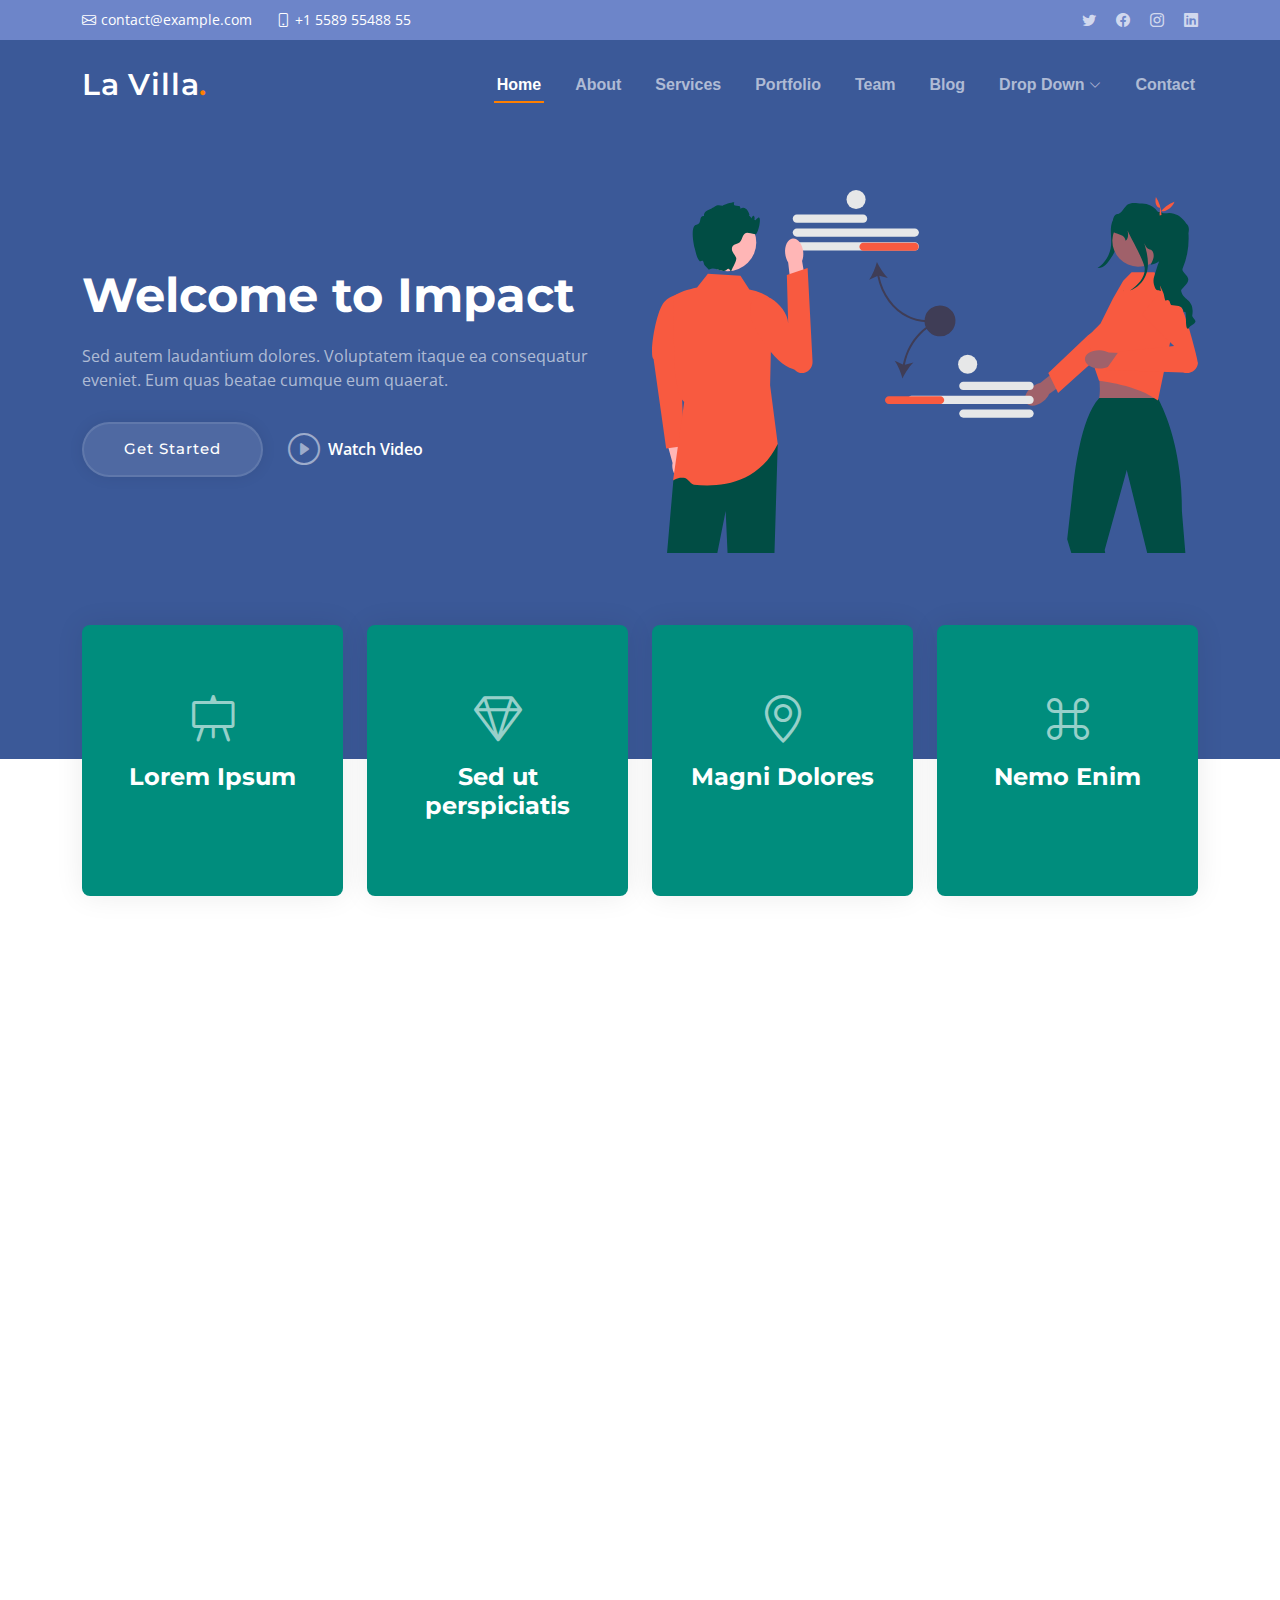
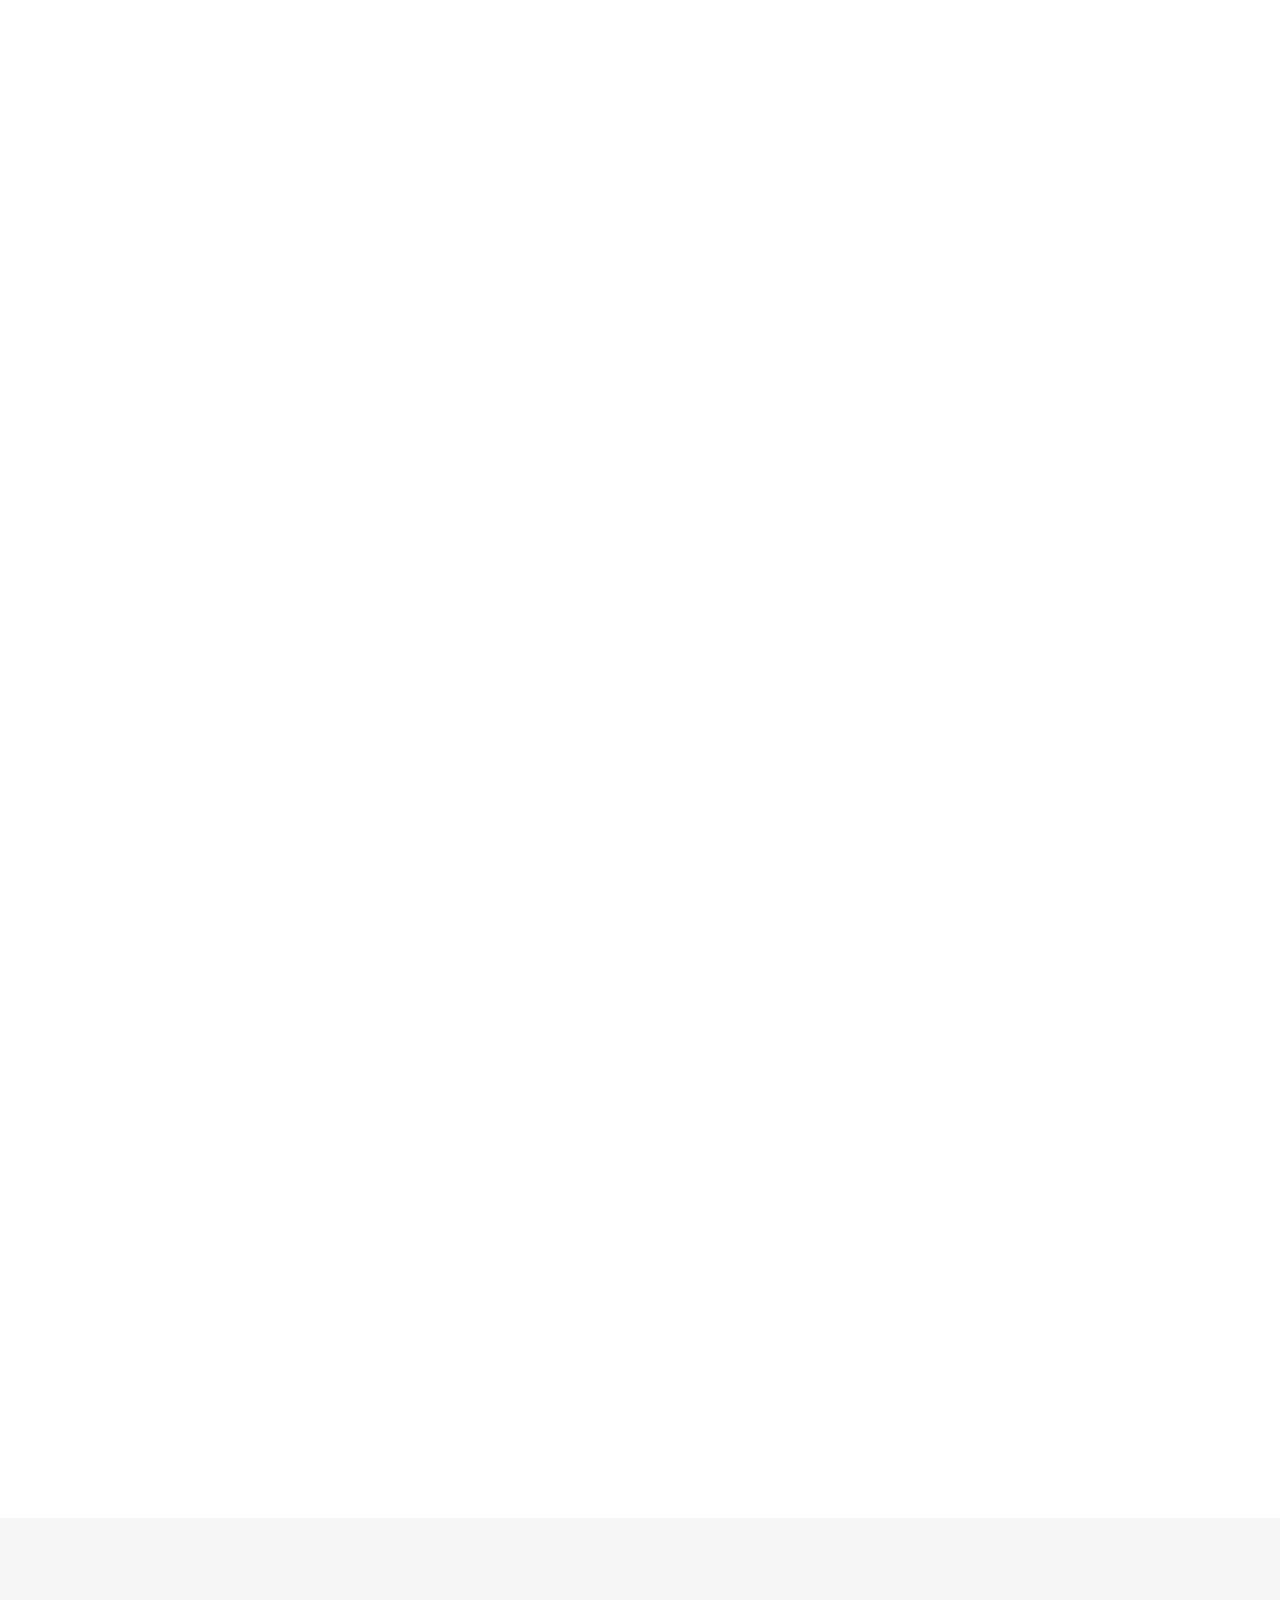
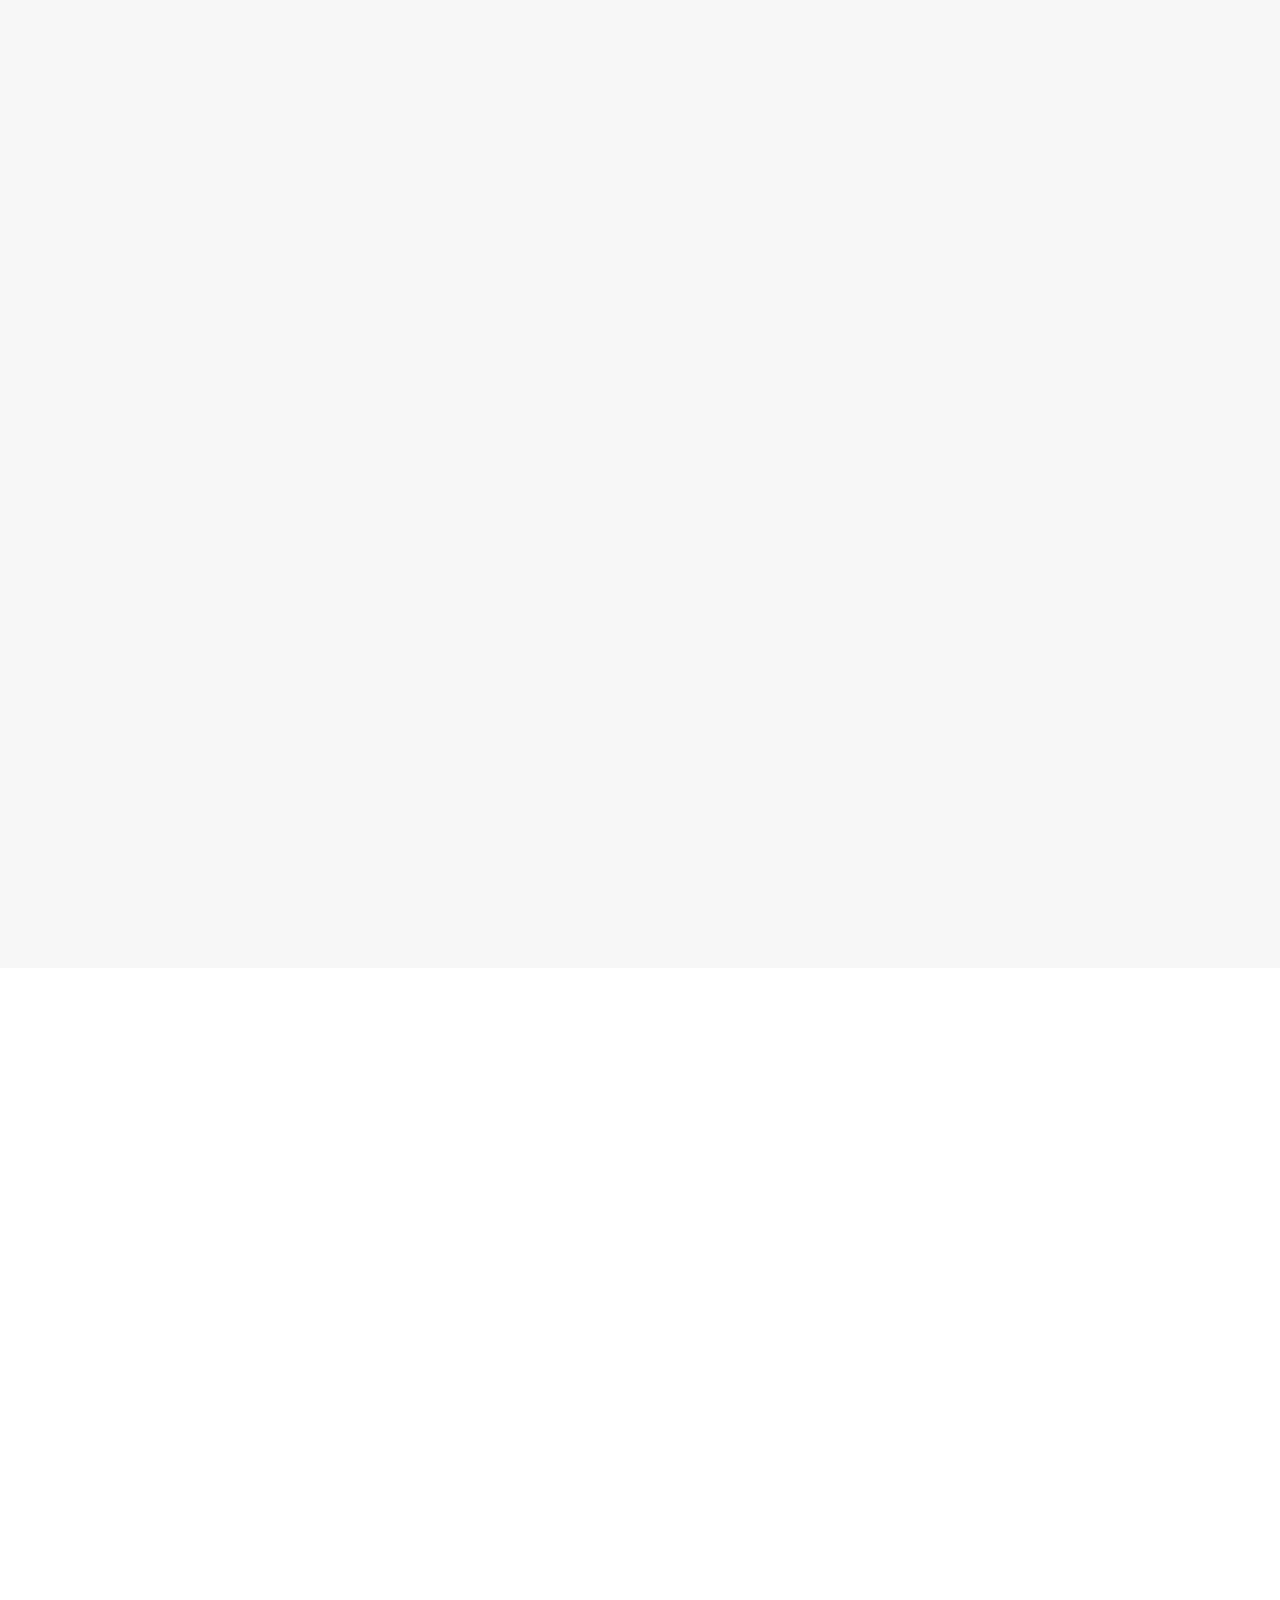
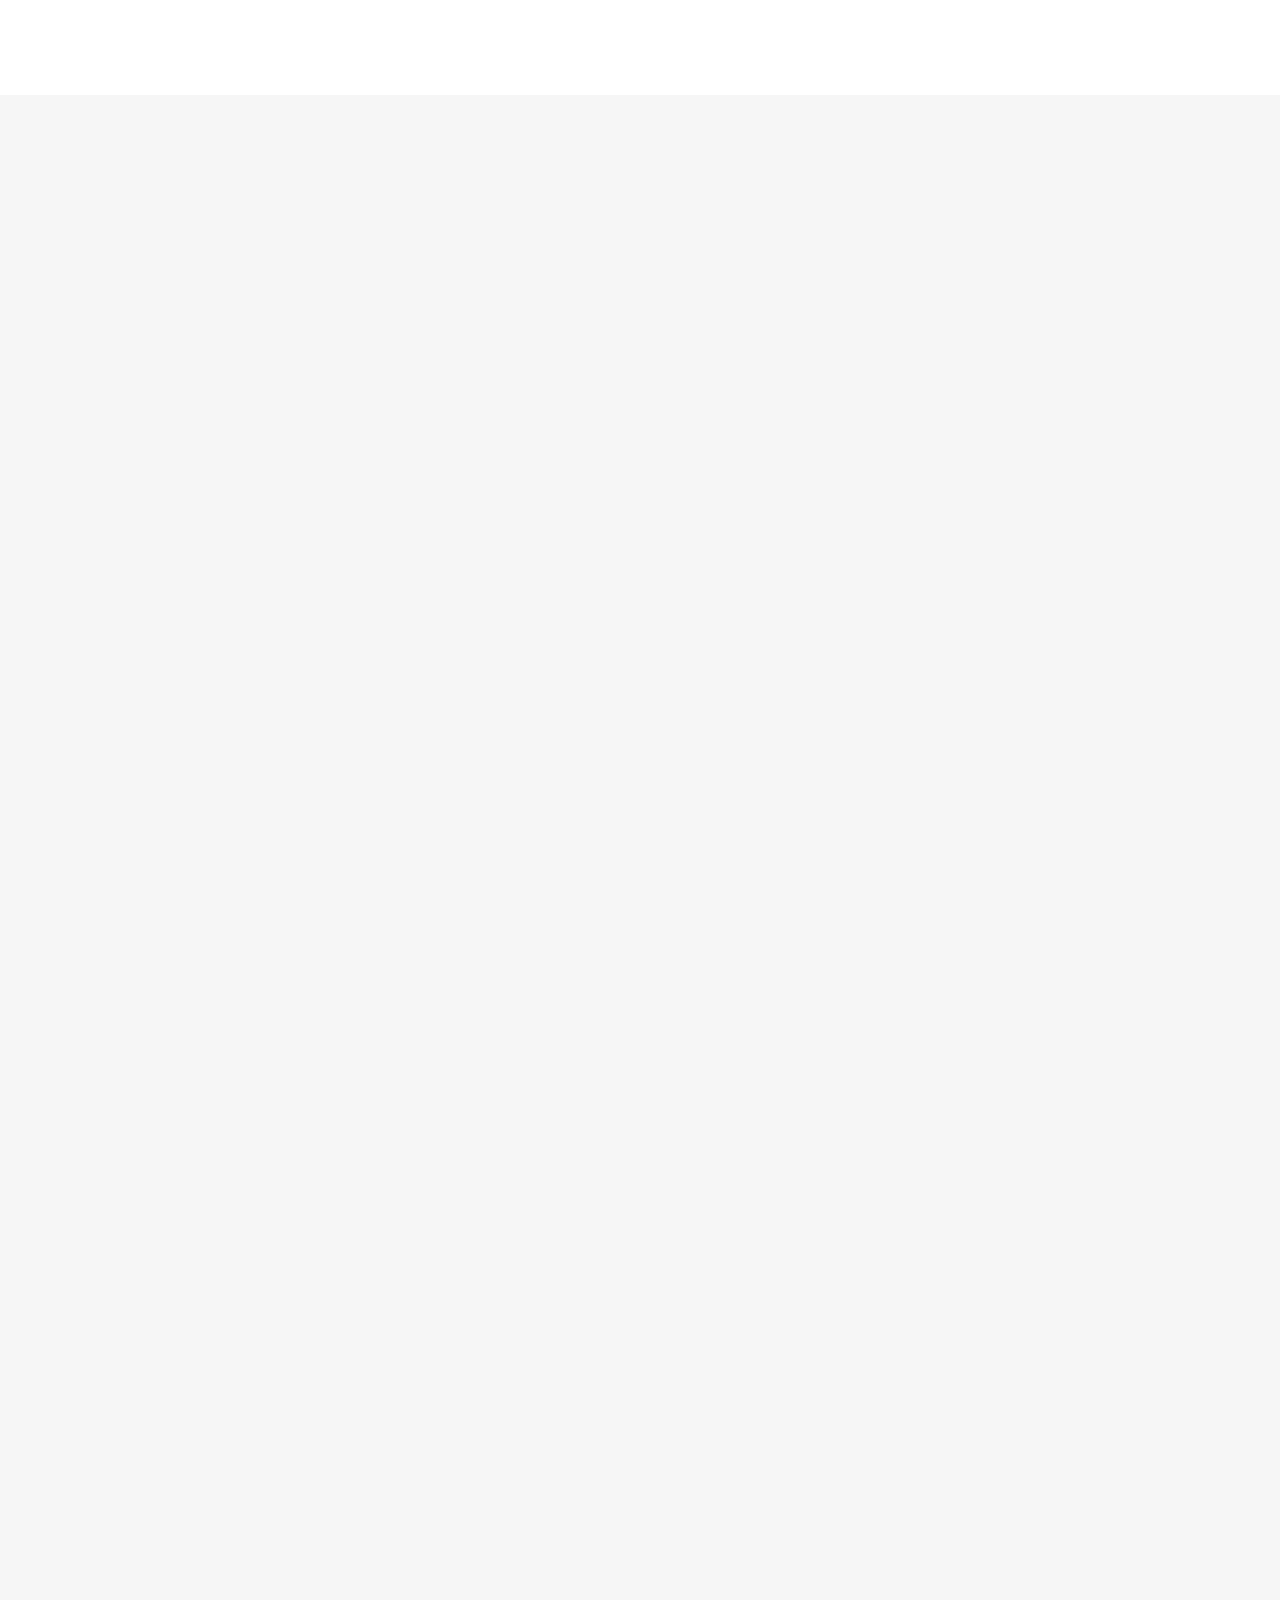
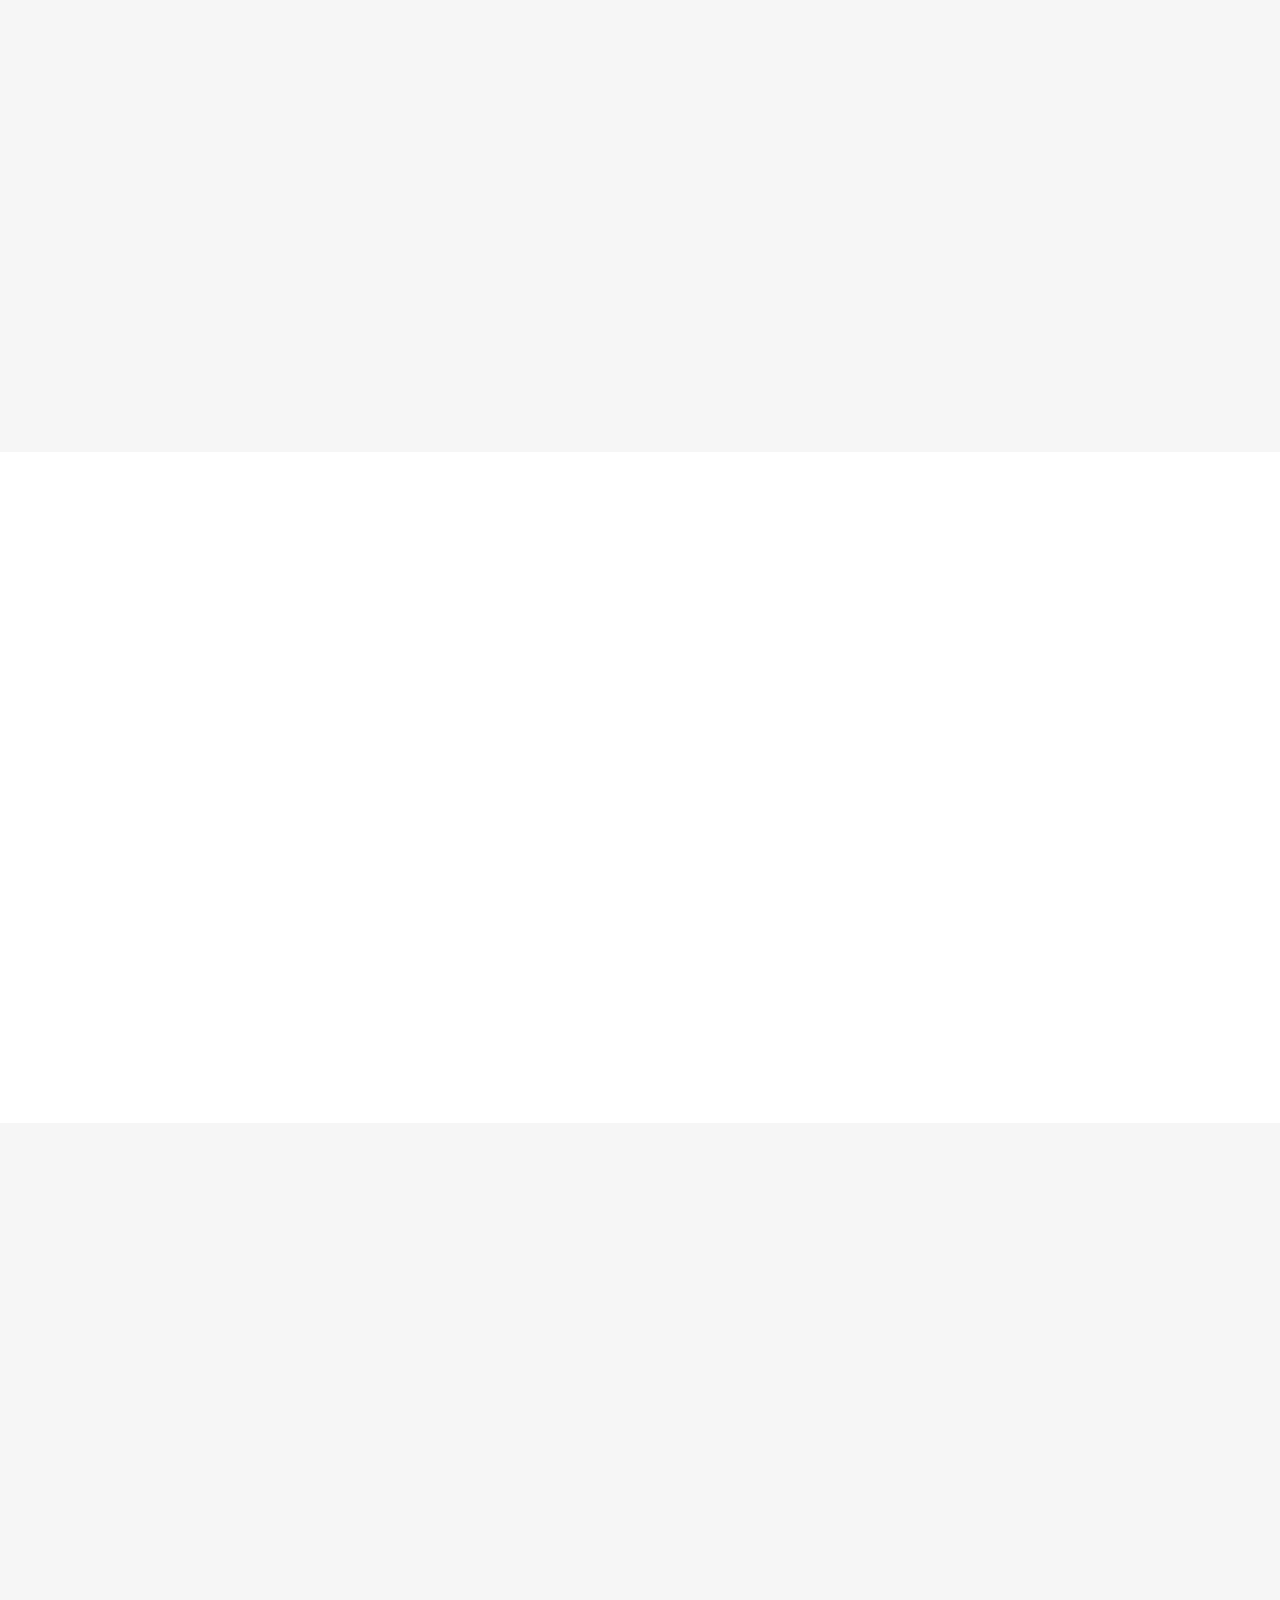
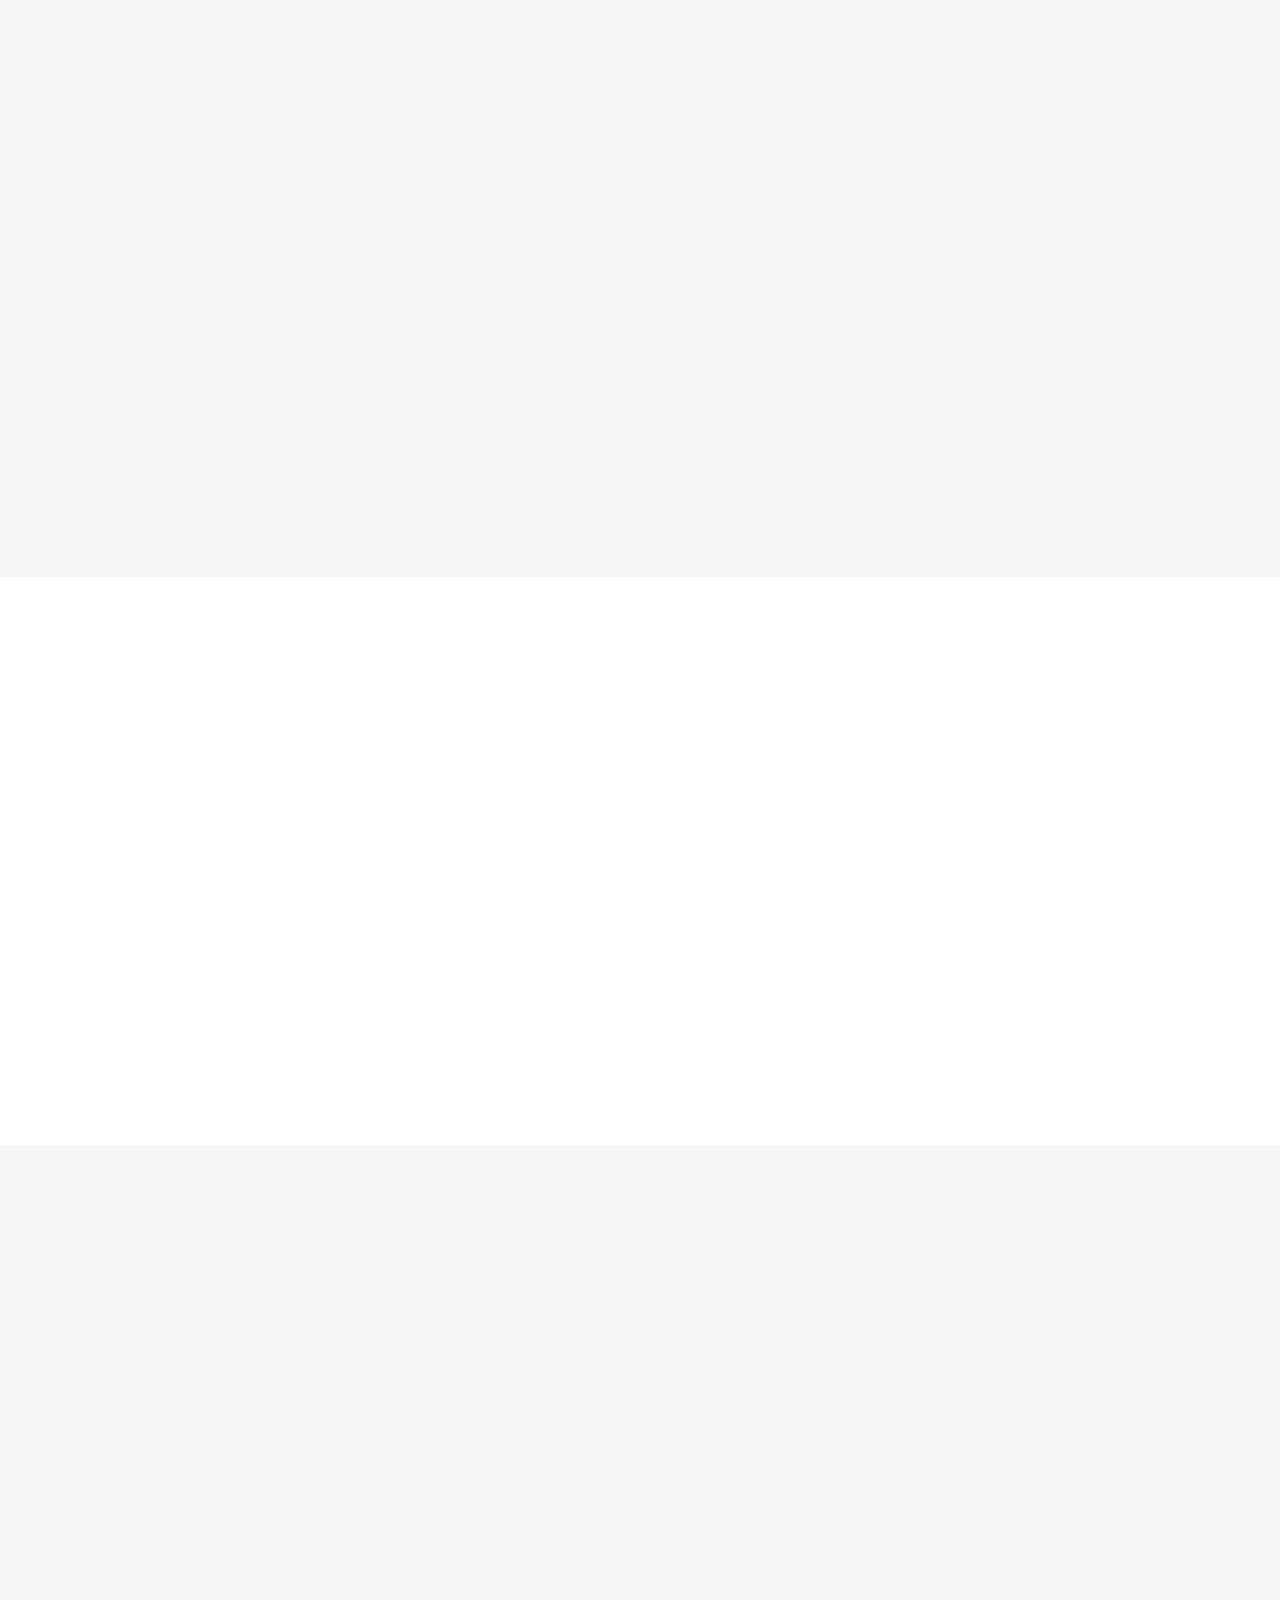
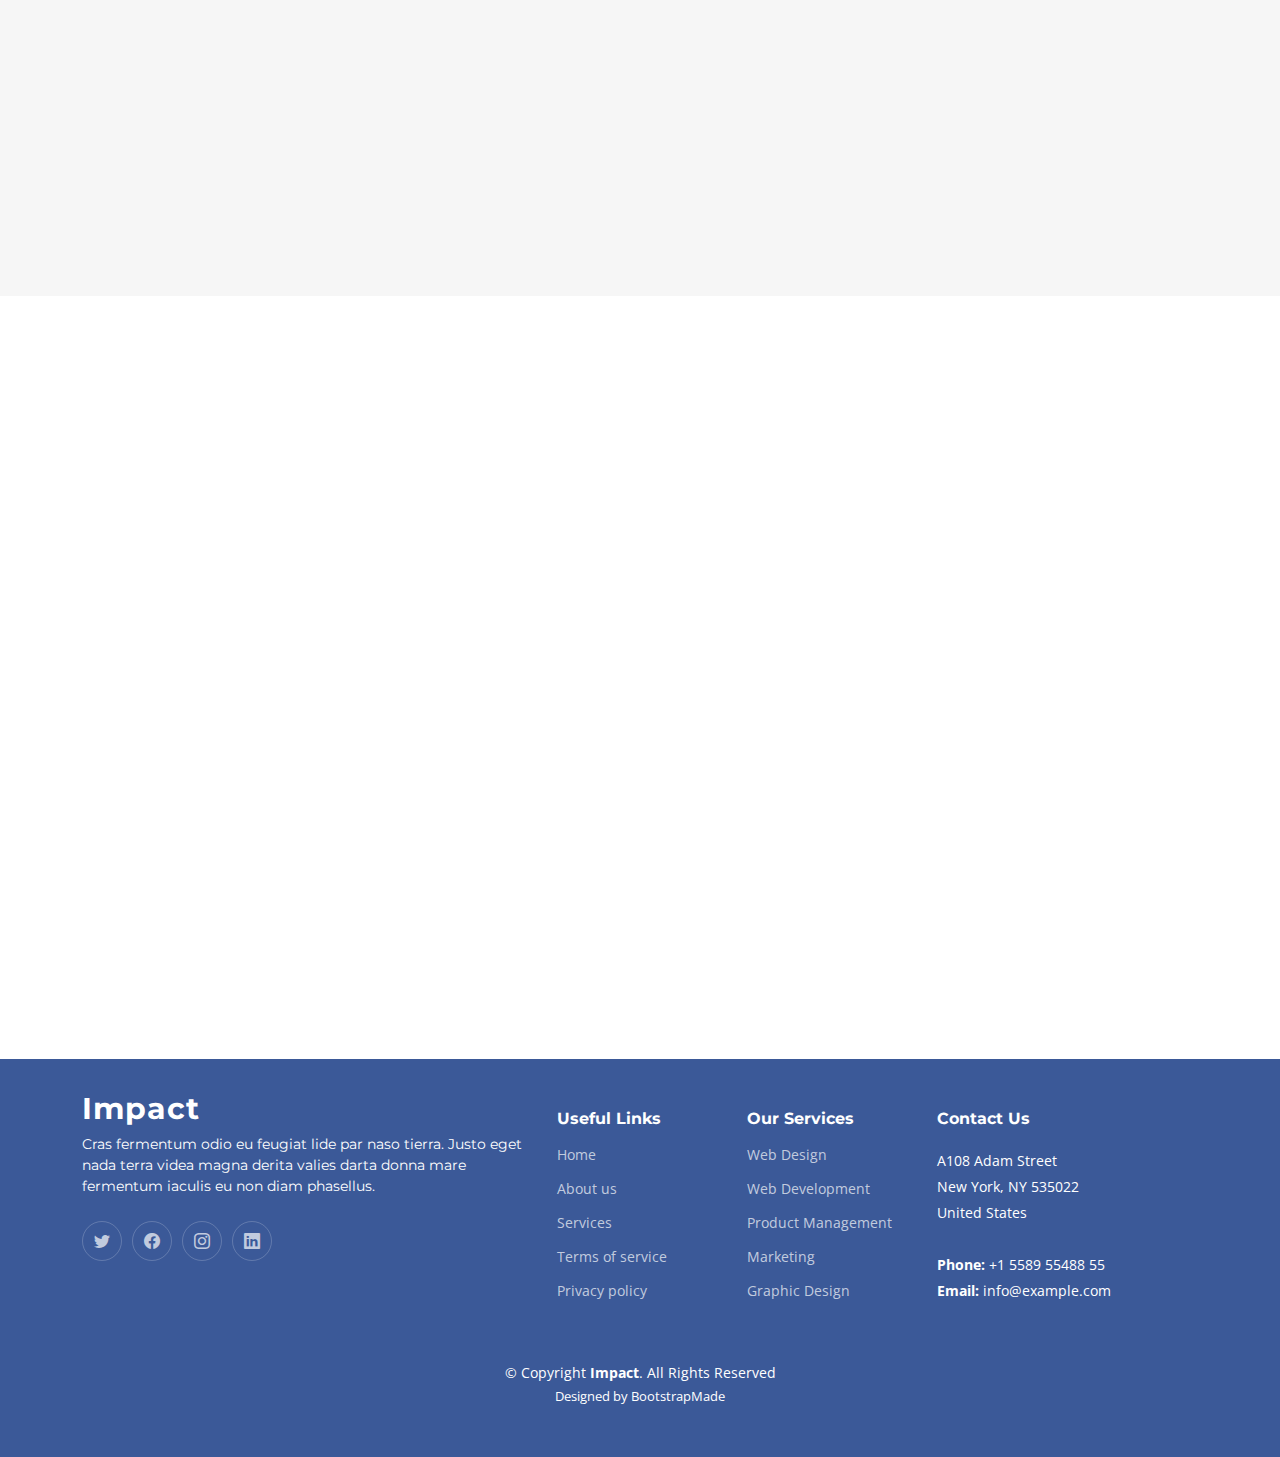
==== Impact/index.html @ 314954ad "init" ====
<!DOCTYPE html>
<html lang="en">

<head>
  <meta charset="utf-8">
  <meta content="width=device-width, initial-scale=1.0" name="viewport">

  <title>Impact Bootstrap Template - Index</title>
  <meta content="" name="description">
  <meta content="" name="keywords">

  <!-- Favicons -->
  <link href="assets/img/favicon.png" rel="icon">
  <link href="assets/img/apple-touch-icon.png" rel="apple-touch-icon">

  <!-- Google Fonts -->
  <link rel="preconnect" href="https://fonts.googleapis.com">
  <link rel="preconnect" href="https://fonts.gstatic.com" crossorigin>
  <link href="https://fonts.googleapis.com/css2?family=Open+Sans:ital,wght@0,300;0,400;0,500;0,600;0,700;1,300;1,400;1,600;1,700&family=Montserrat:ital,wght@0,300;0,400;0,500;0,600;0,700;1,300;1,400;1,500;1,600;1,700&family=Raleway:ital,wght@0,300;0,400;0,500;0,600;0,700;1,300;1,400;1,500;1,600;1,700&display=swap" rel="stylesheet">

  <!-- Vendor CSS Files -->
  <link href="assets/vendor/bootstrap/css/bootstrap.min.css" rel="stylesheet">
  <link href="assets/vendor/bootstrap-icons/bootstrap-icons.css" rel="stylesheet">
  <link href="assets/vendor/aos/aos.css" rel="stylesheet">
  <link href="assets/vendor/glightbox/css/glightbox.min.css" rel="stylesheet">
  <link href="assets/vendor/swiper/swiper-bundle.min.css" rel="stylesheet">

  <!-- Template Main CSS File -->
  <link href="assets/css/main.css" rel="stylesheet">

  <!-- =======================================================
  * Template Name: Impact
  * Updated: Sep 18 2023 with Bootstrap v5.3.2
  * Template URL: https://bootstrapmade.com/impact-bootstrap-business-website-template/
  * Author: BootstrapMade.com
  * License: https://bootstrapmade.com/license/
  ======================================================== -->
</head>

<body>

  <!-- ======= Header ======= -->
  <section id="topbar" class="topbar d-flex align-items-center">
    <div class="container d-flex justify-content-center justify-content-md-between">
      <div class="contact-info d-flex align-items-center">
        <i class="bi bi-envelope d-flex align-items-center"><a href="mailto:contact@example.com">contact@example.com</a></i>
        <i class="bi bi-phone d-flex align-items-center ms-4"><span>+1 5589 55488 55</span></i>
      </div>
      <div class="social-links d-none d-md-flex align-items-center">
        <a href="#" class="twitter"><i class="bi bi-twitter"></i></a>
        <a href="#" class="facebook"><i class="bi bi-facebook"></i></a>
        <a href="#" class="instagram"><i class="bi bi-instagram"></i></a>
        <a href="#" class="linkedin"><i class="bi bi-linkedin"></i></i></a>
      </div>
    </div>
  </section><!-- End Top Bar -->

  <header id="header" class="header d-flex align-items-center">

    <div class="container-fluid container-xl d-flex align-items-center justify-content-between">
      <a href="index.html" class="logo d-flex align-items-center">
        <!-- Uncomment the line below if you also wish to use an image logo -->
        <!-- <img src="assets/img/logo.png" alt=""> -->
        <h1>La Villa<span>.</span></h1>
      </a>
      <nav id="navbar" class="navbar">
        <ul>
          <li><a href="#hero">Home</a></li>
          <li><a href="#about">About</a></li>
          <li><a href="#services">Services</a></li>
          <li><a href="#portfolio">Portfolio</a></li>
          <li><a href="#team">Team</a></li>
          <li><a href="blog.html">Blog</a></li>
          <li class="dropdown"><a href="#"><span>Drop Down</span> <i class="bi bi-chevron-down dropdown-indicator"></i></a>
            <ul>
              <li><a href="#">Drop Down 1</a></li>
              <li class="dropdown"><a href="#"><span>Deep Drop Down</span> <i class="bi bi-chevron-down dropdown-indicator"></i></a>
                <ul>
                  <li><a href="#">Deep Drop Down 1</a></li>
                  <li><a href="#">Deep Drop Down 2</a></li>
                  <li><a href="#">Deep Drop Down 3</a></li>
                  <li><a href="#">Deep Drop Down 4</a></li>
                  <li><a href="#">Deep Drop Down 5</a></li>
                </ul>
              </li>
              <li><a href="#">Drop Down 2</a></li>
              <li><a href="#">Drop Down 3</a></li>
              <li><a href="#">Drop Down 4</a></li>
            </ul>
          </li>
          <li><a href="#contact">Contact</a></li>
        </ul>
      </nav><!-- .navbar -->

      <i class="mobile-nav-toggle mobile-nav-show bi bi-list"></i>
      <i class="mobile-nav-toggle mobile-nav-hide d-none bi bi-x"></i>

    </div>
  </header><!-- End Header -->
  <!-- End Header -->

  <!-- ======= Hero Section ======= -->
  <section id="hero" class="hero">
    <div class="container position-relative">
      <div class="row gy-5" data-aos="fade-in">
        <div class="col-lg-6 order-2 order-lg-1 d-flex flex-column justify-content-center text-center text-lg-start">
          <h2>Welcome to <span>Impact</span></h2>
          <p>Sed autem laudantium dolores. Voluptatem itaque ea consequatur eveniet. Eum quas beatae cumque eum quaerat.</p>
          <div class="d-flex justify-content-center justify-content-lg-start">
            <a href="#about" class="btn-get-started">Get Started</a>
            <a href="https://www.youtube.com/watch?v=LXb3EKWsInQ" class="glightbox btn-watch-video d-flex align-items-center"><i class="bi bi-play-circle"></i><span>Watch Video</span></a>
          </div>
        </div>
        <div class="col-lg-6 order-1 order-lg-2">
          <img src="assets/img/hero-img.svg" class="img-fluid" alt="" data-aos="zoom-out" data-aos-delay="100">
        </div>
      </div>
    </div>

    <div class="icon-boxes position-relative">
      <div class="container position-relative">
        <div class="row gy-4 mt-5">

          <div class="col-xl-3 col-md-6" data-aos="fade-up" data-aos-delay="100">
            <div class="icon-box">
              <div class="icon"><i class="bi bi-easel"></i></div>
              <h4 class="title"><a href="" class="stretched-link">Lorem Ipsum</a></h4>
            </div>
          </div><!--End Icon Box -->

          <div class="col-xl-3 col-md-6" data-aos="fade-up" data-aos-delay="200">
            <div class="icon-box">
              <div class="icon"><i class="bi bi-gem"></i></div>
              <h4 class="title"><a href="" class="stretched-link">Sed ut perspiciatis</a></h4>
            </div>
          </div><!--End Icon Box -->

          <div class="col-xl-3 col-md-6" data-aos="fade-up" data-aos-delay="300">
            <div class="icon-box">
              <div class="icon"><i class="bi bi-geo-alt"></i></div>
              <h4 class="title"><a href="" class="stretched-link">Magni Dolores</a></h4>
            </div>
          </div><!--End Icon Box -->

          <div class="col-xl-3 col-md-6" data-aos="fade-up" data-aos-delay="500">
            <div class="icon-box">
              <div class="icon"><i class="bi bi-command"></i></div>
              <h4 class="title"><a href="" class="stretched-link">Nemo Enim</a></h4>
            </div>
          </div><!--End Icon Box -->

        </div>
      </div>
    </div>

    </div>
  </section>
  <!-- End Hero Section -->

  <main id="main">

    <!-- ======= About Us Section ======= -->
    <section id="about" class="about">
      <div class="container" data-aos="fade-up">

        <div class="section-header">
          <h2>About Us</h2>
          <p>Aperiam dolorum et et wuia molestias qui eveniet numquam nihil porro incidunt dolores placeat sunt id nobis omnis tiledo stran delop</p>
        </div>

        <div class="row gy-4">
          <div class="col-lg-6">
            <h3>Voluptatem dignissimos provident quasi corporis</h3>
            <img src="assets/img/about.jpg" class="img-fluid rounded-4 mb-4" alt="">
            <p>Ut fugiat ut sunt quia veniam. Voluptate perferendis perspiciatis quod nisi et. Placeat debitis quia recusandae odit et consequatur voluptatem. Dignissimos pariatur consectetur fugiat voluptas ea.</p>
            <p>Temporibus nihil enim deserunt sed ea. Provident sit expedita aut cupiditate nihil vitae quo officia vel. Blanditiis eligendi possimus et in cum. Quidem eos ut sint rem veniam qui. Ut ut repellendus nobis tempore doloribus debitis explicabo similique sit. Accusantium sed ut omnis beatae neque deleniti repellendus.</p>
          </div>
          <div class="col-lg-6">
            <div class="content ps-0 ps-lg-5">
              <p class="fst-italic">
                Lorem ipsum dolor sit amet, consectetur adipiscing elit, sed do eiusmod tempor incididunt ut labore et dolore
                magna aliqua.
              </p>
              <ul>
                <li><i class="bi bi-check-circle-fill"></i> Ullamco laboris nisi ut aliquip ex ea commodo consequat.</li>
                <li><i class="bi bi-check-circle-fill"></i> Duis aute irure dolor in reprehenderit in voluptate velit.</li>
                <li><i class="bi bi-check-circle-fill"></i> Ullamco laboris nisi ut aliquip ex ea commodo consequat. Duis aute irure dolor in reprehenderit in voluptate trideta storacalaperda mastiro dolore eu fugiat nulla pariatur.</li>
              </ul>
              <p>
                Ullamco laboris nisi ut aliquip ex ea commodo consequat. Duis aute irure dolor in reprehenderit in voluptate
                velit esse cillum dolore eu fugiat nulla pariatur. Excepteur sint occaecat cupidatat non proident
              </p>

              <div class="position-relative mt-4">
                <img src="assets/img/about-2.jpg" class="img-fluid rounded-4" alt="">
                <a href="https://www.youtube.com/watch?v=LXb3EKWsInQ" class="glightbox play-btn"></a>
              </div>
            </div>
          </div>
        </div>

      </div>
    </section><!-- End About Us Section -->

    <!-- ======= Clients Section ======= -->
    <section id="clients" class="clients">
      <div class="container" data-aos="zoom-out">

        <div class="clients-slider swiper">
          <div class="swiper-wrapper align-items-center">
            <div class="swiper-slide"><img src="assets/img/clients/client-1.png" class="img-fluid" alt=""></div>
            <div class="swiper-slide"><img src="assets/img/clients/client-2.png" class="img-fluid" alt=""></div>
            <div class="swiper-slide"><img src="assets/img/clients/client-3.png" class="img-fluid" alt=""></div>
            <div class="swiper-slide"><img src="assets/img/clients/client-4.png" class="img-fluid" alt=""></div>
            <div class="swiper-slide"><img src="assets/img/clients/client-5.png" class="img-fluid" alt=""></div>
            <div class="swiper-slide"><img src="assets/img/clients/client-6.png" class="img-fluid" alt=""></div>
            <div class="swiper-slide"><img src="assets/img/clients/client-7.png" class="img-fluid" alt=""></div>
            <div class="swiper-slide"><img src="assets/img/clients/client-8.png" class="img-fluid" alt=""></div>
          </div>
        </div>

      </div>
    </section><!-- End Clients Section -->

    <!-- ======= Stats Counter Section ======= -->
    <section id="stats-counter" class="stats-counter">
      <div class="container" data-aos="fade-up">

        <div class="row gy-4 align-items-center">

          <div class="col-lg-6">
            <img src="assets/img/stats-img.svg" alt="" class="img-fluid">
          </div>

          <div class="col-lg-6">

            <div class="stats-item d-flex align-items-center">
              <span data-purecounter-start="0" data-purecounter-end="232" data-purecounter-duration="1" class="purecounter"></span>
              <p><strong>Happy Clients</strong> consequuntur quae diredo para mesta</p>
            </div><!-- End Stats Item -->

            <div class="stats-item d-flex align-items-center">
              <span data-purecounter-start="0" data-purecounter-end="521" data-purecounter-duration="1" class="purecounter"></span>
              <p><strong>Projects</strong> adipisci atque cum quia aut</p>
            </div><!-- End Stats Item -->

            <div class="stats-item d-flex align-items-center">
              <span data-purecounter-start="0" data-purecounter-end="453" data-purecounter-duration="1" class="purecounter"></span>
              <p><strong>Hours Of Support</strong> aut commodi quaerat</p>
            </div><!-- End Stats Item -->

          </div>

        </div>

      </div>
    </section><!-- End Stats Counter Section -->

    <!-- ======= Call To Action Section ======= -->
    <section id="call-to-action" class="call-to-action">
      <div class="container text-center" data-aos="zoom-out">
        <a href="https://www.youtube.com/watch?v=LXb3EKWsInQ" class="glightbox play-btn"></a>
        <h3>Call To Action</h3>
        <p> Duis aute irure dolor in reprehenderit in voluptate velit esse cillum dolore eu fugiat nulla pariatur. Excepteur sint occaecat cupidatat non proident, sunt in culpa qui officia deserunt mollit anim id est laborum.</p>
        <a class="cta-btn" href="#">Call To Action</a>
      </div>
    </section><!-- End Call To Action Section -->

    <!-- ======= Our Services Section ======= -->
    <section id="services" class="services sections-bg">
      <div class="container" data-aos="fade-up">

        <div class="section-header">
          <h2>Our Services</h2>
          <p>Aperiam dolorum et et wuia molestias qui eveniet numquam nihil porro incidunt dolores placeat sunt id nobis omnis tiledo stran delop</p>
        </div>

        <div class="row gy-4" data-aos="fade-up" data-aos-delay="100">

          <div class="col-lg-4 col-md-6">
            <div class="service-item  position-relative">
              <div class="icon">
                <i class="bi bi-activity"></i>
              </div>
              <h3>Nesciunt Mete</h3>
              <p>Provident nihil minus qui consequatur non omnis maiores. Eos accusantium minus dolores iure perferendis tempore et consequatur.</p>
              <a href="#" class="readmore stretched-link">Read more <i class="bi bi-arrow-right"></i></a>
            </div>
          </div><!-- End Service Item -->

          <div class="col-lg-4 col-md-6">
            <div class="service-item position-relative">
              <div class="icon">
                <i class="bi bi-broadcast"></i>
              </div>
              <h3>Eosle Commodi</h3>
              <p>Ut autem aut autem non a. Sint sint sit facilis nam iusto sint. Libero corrupti neque eum hic non ut nesciunt dolorem.</p>
              <a href="#" class="readmore stretched-link">Read more <i class="bi bi-arrow-right"></i></a>
            </div>
          </div><!-- End Service Item -->

          <div class="col-lg-4 col-md-6">
            <div class="service-item position-relative">
              <div class="icon">
                <i class="bi bi-easel"></i>
              </div>
              <h3>Ledo Markt</h3>
              <p>Ut excepturi voluptatem nisi sed. Quidem fuga consequatur. Minus ea aut. Vel qui id voluptas adipisci eos earum corrupti.</p>
              <a href="#" class="readmore stretched-link">Read more <i class="bi bi-arrow-right"></i></a>
            </div>
          </div><!-- End Service Item -->

          <div class="col-lg-4 col-md-6">
            <div class="service-item position-relative">
              <div class="icon">
                <i class="bi bi-bounding-box-circles"></i>
              </div>
              <h3>Asperiores Commodit</h3>
              <p>Non et temporibus minus omnis sed dolor esse consequatur. Cupiditate sed error ea fuga sit provident adipisci neque.</p>
              <a href="#" class="readmore stretched-link">Read more <i class="bi bi-arrow-right"></i></a>
            </div>
          </div><!-- End Service Item -->

          <div class="col-lg-4 col-md-6">
            <div class="service-item position-relative">
              <div class="icon">
                <i class="bi bi-calendar4-week"></i>
              </div>
              <h3>Velit Doloremque</h3>
              <p>Cumque et suscipit saepe. Est maiores autem enim facilis ut aut ipsam corporis aut. Sed animi at autem alias eius labore.</p>
              <a href="#" class="readmore stretched-link">Read more <i class="bi bi-arrow-right"></i></a>
            </div>
          </div><!-- End Service Item -->

          <div class="col-lg-4 col-md-6">
            <div class="service-item position-relative">
              <div class="icon">
                <i class="bi bi-chat-square-text"></i>
              </div>
              <h3>Dolori Architecto</h3>
              <p>Hic molestias ea quibusdam eos. Fugiat enim doloremque aut neque non et debitis iure. Corrupti recusandae ducimus enim.</p>
              <a href="#" class="readmore stretched-link">Read more <i class="bi bi-arrow-right"></i></a>
            </div>
          </div><!-- End Service Item -->

        </div>

      </div>
    </section><!-- End Our Services Section -->

    <!-- ======= Testimonials Section ======= -->
    <section id="testimonials" class="testimonials">
      <div class="container" data-aos="fade-up">

        <div class="section-header">
          <h2>Testimonials</h2>
          <p>Voluptatem quibusdam ut ullam perferendis repellat non ut consequuntur est eveniet deleniti fignissimos eos quam</p>
        </div>

        <div class="slides-3 swiper" data-aos="fade-up" data-aos-delay="100">
          <div class="swiper-wrapper">

            <div class="swiper-slide">
              <div class="testimonial-wrap">
                <div class="testimonial-item">
                  <div class="d-flex align-items-center">
                    <img src="assets/img/testimonials/testimonials-1.jpg" class="testimonial-img flex-shrink-0" alt="">
                    <div>
                      <h3>Saul Goodman</h3>
                      <h4>Ceo &amp; Founder</h4>
                      <div class="stars">
                        <i class="bi bi-star-fill"></i><i class="bi bi-star-fill"></i><i class="bi bi-star-fill"></i><i class="bi bi-star-fill"></i><i class="bi bi-star-fill"></i>
                      </div>
                    </div>
                  </div>
                  <p>
                    <i class="bi bi-quote quote-icon-left"></i>
                    Proin iaculis purus consequat sem cure digni ssim donec porttitora entum suscipit rhoncus. Accusantium quam, ultricies eget id, aliquam eget nibh et. Maecen aliquam, risus at semper.
                    <i class="bi bi-quote quote-icon-right"></i>
                  </p>
                </div>
              </div>
            </div><!-- End testimonial item -->

            <div class="swiper-slide">
              <div class="testimonial-wrap">
                <div class="testimonial-item">
                  <div class="d-flex align-items-center">
                    <img src="assets/img/testimonials/testimonials-2.jpg" class="testimonial-img flex-shrink-0" alt="">
                    <div>
                      <h3>Sara Wilsson</h3>
                      <h4>Designer</h4>
                      <div class="stars">
                        <i class="bi bi-star-fill"></i><i class="bi bi-star-fill"></i><i class="bi bi-star-fill"></i><i class="bi bi-star-fill"></i><i class="bi bi-star-fill"></i>
                      </div>
                    </div>
                  </div>
                  <p>
                    <i class="bi bi-quote quote-icon-left"></i>
                    Export tempor illum tamen malis malis eram quae irure esse labore quem cillum quid cillum eram malis quorum velit fore eram velit sunt aliqua noster fugiat irure amet legam anim culpa.
                    <i class="bi bi-quote quote-icon-right"></i>
                  </p>
                </div>
              </div>
            </div><!-- End testimonial item -->

            <div class="swiper-slide">
              <div class="testimonial-wrap">
                <div class="testimonial-item">
                  <div class="d-flex align-items-center">
                    <img src="assets/img/testimonials/testimonials-3.jpg" class="testimonial-img flex-shrink-0" alt="">
                    <div>
                      <h3>Jena Karlis</h3>
                      <h4>Store Owner</h4>
                      <div class="stars">
                        <i class="bi bi-star-fill"></i><i class="bi bi-star-fill"></i><i class="bi bi-star-fill"></i><i class="bi bi-star-fill"></i><i class="bi bi-star-fill"></i>
                      </div>
                    </div>
                  </div>
                  <p>
                    <i class="bi bi-quote quote-icon-left"></i>
                    Enim nisi quem export duis labore cillum quae magna enim sint quorum nulla quem veniam duis minim tempor labore quem eram duis noster aute amet eram fore quis sint minim.
                    <i class="bi bi-quote quote-icon-right"></i>
                  </p>
                </div>
              </div>
            </div><!-- End testimonial item -->

            <div class="swiper-slide">
              <div class="testimonial-wrap">
                <div class="testimonial-item">
                  <div class="d-flex align-items-center">
                    <img src="assets/img/testimonials/testimonials-4.jpg" class="testimonial-img flex-shrink-0" alt="">
                    <div>
                      <h3>Matt Brandon</h3>
                      <h4>Freelancer</h4>
                      <div class="stars">
                        <i class="bi bi-star-fill"></i><i class="bi bi-star-fill"></i><i class="bi bi-star-fill"></i><i class="bi bi-star-fill"></i><i class="bi bi-star-fill"></i>
                      </div>
                    </div>
                  </div>
                  <p>
                    <i class="bi bi-quote quote-icon-left"></i>
                    Fugiat enim eram quae cillum dolore dolor amet nulla culpa multos export minim fugiat minim velit minim dolor enim duis veniam ipsum anim magna sunt elit fore quem dolore.
                    <i class="bi bi-quote quote-icon-right"></i>
                  </p>
                </div>
              </div>
            </div><!-- End testimonial item -->

            <div class="swiper-slide">
              <div class="testimonial-wrap">
                <div class="testimonial-item">
                  <div class="d-flex align-items-center">
                    <img src="assets/img/testimonials/testimonials-5.jpg" class="testimonial-img flex-shrink-0" alt="">
                    <div>
                      <h3>John Larson</h3>
                      <h4>Entrepreneur</h4>
                      <div class="stars">
                        <i class="bi bi-star-fill"></i><i class="bi bi-star-fill"></i><i class="bi bi-star-fill"></i><i class="bi bi-star-fill"></i><i class="bi bi-star-fill"></i>
                      </div>
                    </div>
                  </div>
                  <p>
                    <i class="bi bi-quote quote-icon-left"></i>
                    Quis quorum aliqua sint quem legam fore sunt eram irure aliqua veniam tempor noster veniam enim culpa labore duis sunt culpa nulla illum cillum fugiat legam esse veniam culpa fore.
                    <i class="bi bi-quote quote-icon-right"></i>
                  </p>
                </div>
              </div>
            </div><!-- End testimonial item -->

          </div>
          <div class="swiper-pagination"></div>
        </div>

      </div>
    </section><!-- End Testimonials Section -->

    <!-- ======= Portfolio Section ======= -->
    <section id="portfolio" class="portfolio sections-bg">
      <div class="container" data-aos="fade-up">

        <div class="section-header">
          <h2>Portfolio</h2>
          <p>Quam sed id excepturi ccusantium dolorem ut quis dolores nisi llum nostrum enim velit qui ut et autem uia reprehenderit sunt deleniti</p>
        </div>

        <div class="portfolio-isotope" data-portfolio-filter="*" data-portfolio-layout="masonry" data-portfolio-sort="original-order" data-aos="fade-up" data-aos-delay="100">

          <div>
            <ul class="portfolio-flters">
              <li data-filter="*" class="filter-active">All</li>
              <li data-filter=".filter-app">App</li>
              <li data-filter=".filter-product">Product</li>
              <li data-filter=".filter-branding">Branding</li>
              <li data-filter=".filter-books">Books</li>
            </ul><!-- End Portfolio Filters -->
          </div>

          <div class="row gy-4 portfolio-container">

            <div class="col-xl-4 col-md-6 portfolio-item filter-app">
              <div class="portfolio-wrap">
                <a href="assets/img/portfolio/app-1.jpg" data-gallery="portfolio-gallery-app" class="glightbox"><img src="assets/img/portfolio/app-1.jpg" class="img-fluid" alt=""></a>
                <div class="portfolio-info">
                  <h4><a href="portfolio-details.html" title="More Details">App 1</a></h4>
                  <p>Lorem ipsum, dolor sit amet consectetur</p>
                </div>
              </div>
            </div><!-- End Portfolio Item -->

            <div class="col-xl-4 col-md-6 portfolio-item filter-product">
              <div class="portfolio-wrap">
                <a href="assets/img/portfolio/product-1.jpg" data-gallery="portfolio-gallery-app" class="glightbox"><img src="assets/img/portfolio/product-1.jpg" class="img-fluid" alt=""></a>
                <div class="portfolio-info">
                  <h4><a href="portfolio-details.html" title="More Details">Product 1</a></h4>
                  <p>Lorem ipsum, dolor sit amet consectetur</p>
                </div>
              </div>
            </div><!-- End Portfolio Item -->

            <div class="col-xl-4 col-md-6 portfolio-item filter-branding">
              <div class="portfolio-wrap">
                <a href="assets/img/portfolio/branding-1.jpg" data-gallery="portfolio-gallery-app" class="glightbox"><img src="assets/img/portfolio/branding-1.jpg" class="img-fluid" alt=""></a>
                <div class="portfolio-info">
                  <h4><a href="portfolio-details.html" title="More Details">Branding 1</a></h4>
                  <p>Lorem ipsum, dolor sit amet consectetur</p>
                </div>
              </div>
            </div><!-- End Portfolio Item -->

            <div class="col-xl-4 col-md-6 portfolio-item filter-books">
              <div class="portfolio-wrap">
                <a href="assets/img/portfolio/books-1.jpg" data-gallery="portfolio-gallery-app" class="glightbox"><img src="assets/img/portfolio/books-1.jpg" class="img-fluid" alt=""></a>
                <div class="portfolio-info">
                  <h4><a href="portfolio-details.html" title="More Details">Books 1</a></h4>
                  <p>Lorem ipsum, dolor sit amet consectetur</p>
                </div>
              </div>
            </div><!-- End Portfolio Item -->

            <div class="col-xl-4 col-md-6 portfolio-item filter-app">
              <div class="portfolio-wrap">
                <a href="assets/img/portfolio/app-2.jpg" data-gallery="portfolio-gallery-app" class="glightbox"><img src="assets/img/portfolio/app-2.jpg" class="img-fluid" alt=""></a>
                <div class="portfolio-info">
                  <h4><a href="portfolio-details.html" title="More Details">App 2</a></h4>
                  <p>Lorem ipsum, dolor sit amet consectetur</p>
                </div>
              </div>
            </div><!-- End Portfolio Item -->

            <div class="col-xl-4 col-md-6 portfolio-item filter-product">
              <div class="portfolio-wrap">
                <a href="assets/img/portfolio/product-2.jpg" data-gallery="portfolio-gallery-app" class="glightbox"><img src="assets/img/portfolio/product-2.jpg" class="img-fluid" alt=""></a>
                <div class="portfolio-info">
                  <h4><a href="portfolio-details.html" title="More Details">Product 2</a></h4>
                  <p>Lorem ipsum, dolor sit amet consectetur</p>
                </div>
              </div>
            </div><!-- End Portfolio Item -->

            <div class="col-xl-4 col-md-6 portfolio-item filter-branding">
              <div class="portfolio-wrap">
                <a href="assets/img/portfolio/branding-2.jpg" data-gallery="portfolio-gallery-app" class="glightbox"><img src="assets/img/portfolio/branding-2.jpg" class="img-fluid" alt=""></a>
                <div class="portfolio-info">
                  <h4><a href="portfolio-details.html" title="More Details">Branding 2</a></h4>
                  <p>Lorem ipsum, dolor sit amet consectetur</p>
                </div>
              </div>
            </div><!-- End Portfolio Item -->

            <div class="col-xl-4 col-md-6 portfolio-item filter-books">
              <div class="portfolio-wrap">
                <a href="assets/img/portfolio/books-2.jpg" data-gallery="portfolio-gallery-app" class="glightbox"><img src="assets/img/portfolio/books-2.jpg" class="img-fluid" alt=""></a>
                <div class="portfolio-info">
                  <h4><a href="portfolio-details.html" title="More Details">Books 2</a></h4>
                  <p>Lorem ipsum, dolor sit amet consectetur</p>
                </div>
              </div>
            </div><!-- End Portfolio Item -->

            <div class="col-xl-4 col-md-6 portfolio-item filter-app">
              <div class="portfolio-wrap">
                <a href="assets/img/portfolio/app-3.jpg" data-gallery="portfolio-gallery-app" class="glightbox"><img src="assets/img/portfolio/app-3.jpg" class="img-fluid" alt=""></a>
                <div class="portfolio-info">
                  <h4><a href="portfolio-details.html" title="More Details">App 3</a></h4>
                  <p>Lorem ipsum, dolor sit amet consectetur</p>
                </div>
              </div>
            </div><!-- End Portfolio Item -->

            <div class="col-xl-4 col-md-6 portfolio-item filter-product">
              <div class="portfolio-wrap">
                <a href="assets/img/portfolio/product-3.jpg" data-gallery="portfolio-gallery-app" class="glightbox"><img src="assets/img/portfolio/product-3.jpg" class="img-fluid" alt=""></a>
                <div class="portfolio-info">
                  <h4><a href="portfolio-details.html" title="More Details">Product 3</a></h4>
                  <p>Lorem ipsum, dolor sit amet consectetur</p>
                </div>
              </div>
            </div><!-- End Portfolio Item -->

            <div class="col-xl-4 col-md-6 portfolio-item filter-branding">
              <div class="portfolio-wrap">
                <a href="assets/img/portfolio/branding-3.jpg" data-gallery="portfolio-gallery-app" class="glightbox"><img src="assets/img/portfolio/branding-3.jpg" class="img-fluid" alt=""></a>
                <div class="portfolio-info">
                  <h4><a href="portfolio-details.html" title="More Details">Branding 3</a></h4>
                  <p>Lorem ipsum, dolor sit amet consectetur</p>
                </div>
              </div>
            </div><!-- End Portfolio Item -->

            <div class="col-xl-4 col-md-6 portfolio-item filter-books">
              <div class="portfolio-wrap">
                <a href="assets/img/portfolio/books-3.jpg" data-gallery="portfolio-gallery-app" class="glightbox"><img src="assets/img/portfolio/books-3.jpg" class="img-fluid" alt=""></a>
                <div class="portfolio-info">
                  <h4><a href="portfolio-details.html" title="More Details">Books 3</a></h4>
                  <p>Lorem ipsum, dolor sit amet consectetur</p>
                </div>
              </div>
            </div><!-- End Portfolio Item -->

          </div><!-- End Portfolio Container -->

        </div>

      </div>
    </section><!-- End Portfolio Section -->

    <!-- ======= Our Team Section ======= -->
    <section id="team" class="team">
      <div class="container" data-aos="fade-up">

        <div class="section-header">
          <h2>Our Team</h2>
          <p>Nulla dolorum nulla nesciunt rerum facere sed ut inventore quam porro nihil id ratione ea sunt quis dolorem dolore earum</p>
        </div>

        <div class="row gy-4">

          <div class="col-xl-3 col-md-6 d-flex" data-aos="fade-up" data-aos-delay="100">
            <div class="member">
              <img src="assets/img/team/team-1.jpg" class="img-fluid" alt="">
              <h4>Walter White</h4>
              <span>Web Development</span>
              <div class="social">
                <a href=""><i class="bi bi-twitter"></i></a>
                <a href=""><i class="bi bi-facebook"></i></a>
                <a href=""><i class="bi bi-instagram"></i></a>
                <a href=""><i class="bi bi-linkedin"></i></a>
              </div>
            </div>
          </div><!-- End Team Member -->

          <div class="col-xl-3 col-md-6 d-flex" data-aos="fade-up" data-aos-delay="200">
            <div class="member">
              <img src="assets/img/team/team-2.jpg" class="img-fluid" alt="">
              <h4>Sarah Jhinson</h4>
              <span>Marketing</span>
              <div class="social">
                <a href=""><i class="bi bi-twitter"></i></a>
                <a href=""><i class="bi bi-facebook"></i></a>
                <a href=""><i class="bi bi-instagram"></i></a>
                <a href=""><i class="bi bi-linkedin"></i></a>
              </div>
            </div>
          </div><!-- End Team Member -->

          <div class="col-xl-3 col-md-6 d-flex" data-aos="fade-up" data-aos-delay="300">
            <div class="member">
              <img src="assets/img/team/team-3.jpg" class="img-fluid" alt="">
              <h4>William Anderson</h4>
              <span>Content</span>
              <div class="social">
                <a href=""><i class="bi bi-twitter"></i></a>
                <a href=""><i class="bi bi-facebook"></i></a>
                <a href=""><i class="bi bi-instagram"></i></a>
                <a href=""><i class="bi bi-linkedin"></i></a>
              </div>
            </div>
          </div><!-- End Team Member -->

          <div class="col-xl-3 col-md-6 d-flex" data-aos="fade-up" data-aos-delay="400">
            <div class="member">
              <img src="assets/img/team/team-4.jpg" class="img-fluid" alt="">
              <h4>Amanda Jepson</h4>
              <span>Accountant</span>
              <div class="social">
                <a href=""><i class="bi bi-twitter"></i></a>
                <a href=""><i class="bi bi-facebook"></i></a>
                <a href=""><i class="bi bi-instagram"></i></a>
                <a href=""><i class="bi bi-linkedin"></i></a>
              </div>
            </div>
          </div><!-- End Team Member -->

        </div>

      </div>
    </section><!-- End Our Team Section -->

    <!-- ======= Pricing Section ======= -->
    <section id="pricing" class="pricing sections-bg">
      <div class="container" data-aos="fade-up">

        <div class="section-header">
          <h2>Pricing</h2>
          <p>Aperiam dolorum et et wuia molestias qui eveniet numquam nihil porro incidunt dolores placeat sunt id nobis omnis tiledo stran delop</p>
        </div>

        <div class="row g-4 py-lg-5" data-aos="zoom-out" data-aos-delay="100">

          <div class="col-lg-4">
            <div class="pricing-item">
              <h3>Free Plan</h3>
              <div class="icon">
                <i class="bi bi-box"></i>
              </div>
              <h4><sup>$</sup>0<span> / month</span></h4>
              <ul>
                <li><i class="bi bi-check"></i> Quam adipiscing vitae proin</li>
                <li><i class="bi bi-check"></i> Nec feugiat nisl pretium</li>
                <li><i class="bi bi-check"></i> Nulla at volutpat diam uteera</li>
                <li class="na"><i class="bi bi-x"></i> <span>Pharetra massa massa ultricies</span></li>
                <li class="na"><i class="bi bi-x"></i> <span>Massa ultricies mi quis hendrerit</span></li>
              </ul>
              <div class="text-center"><a href="#" class="buy-btn">Buy Now</a></div>
            </div>
          </div><!-- End Pricing Item -->

          <div class="col-lg-4">
            <div class="pricing-item featured">
              <h3>Business Plan</h3>
              <div class="icon">
                <i class="bi bi-airplane"></i>
              </div>

              <h4><sup>$</sup>29<span> / month</span></h4>
              <ul>
                <li><i class="bi bi-check"></i> Quam adipiscing vitae proin</li>
                <li><i class="bi bi-check"></i> Nec feugiat nisl pretium</li>
                <li><i class="bi bi-check"></i> Nulla at volutpat diam uteera</li>
                <li><i class="bi bi-check"></i> Pharetra massa massa ultricies</li>
                <li><i class="bi bi-check"></i> Massa ultricies mi quis hendrerit</li>
              </ul>
              <div class="text-center"><a href="#" class="buy-btn">Buy Now</a></div>
            </div>
          </div><!-- End Pricing Item -->

          <div class="col-lg-4">
            <div class="pricing-item">
              <h3>Developer Plan</h3>
              <div class="icon">
                <i class="bi bi-send"></i>
              </div>
              <h4><sup>$</sup>49<span> / month</span></h4>
              <ul>
                <li><i class="bi bi-check"></i> Quam adipiscing vitae proin</li>
                <li><i class="bi bi-check"></i> Nec feugiat nisl pretium</li>
                <li><i class="bi bi-check"></i> Nulla at volutpat diam uteera</li>
                <li><i class="bi bi-check"></i> Pharetra massa massa ultricies</li>
                <li><i class="bi bi-check"></i> Massa ultricies mi quis hendrerit</li>
              </ul>
              <div class="text-center"><a href="#" class="buy-btn">Buy Now</a></div>
            </div>
          </div><!-- End Pricing Item -->

        </div>

      </div>
    </section><!-- End Pricing Section -->

    <!-- ======= Frequently Asked Questions Section ======= -->
    <section id="faq" class="faq">
      <div class="container" data-aos="fade-up">

        <div class="row gy-4">

          <div class="col-lg-4">
            <div class="content px-xl-5">
              <h3>Frequently Asked <strong>Questions</strong></h3>
              <p>
                Lorem ipsum dolor sit amet, consectetur adipiscing elit, sed do eiusmod tempor incididunt ut labore et dolore magna aliqua. Duis aute irure dolor in reprehenderit
              </p>
            </div>
          </div>

          <div class="col-lg-8">

            <div class="accordion accordion-flush" id="faqlist" data-aos="fade-up" data-aos-delay="100">

              <div class="accordion-item">
                <h3 class="accordion-header">
                  <button class="accordion-button collapsed" type="button" data-bs-toggle="collapse" data-bs-target="#faq-content-1">
                    <span class="num">1.</span>
                    Non consectetur a erat nam at lectus urna duis?
                  </button>
                </h3>
                <div id="faq-content-1" class="accordion-collapse collapse" data-bs-parent="#faqlist">
                  <div class="accordion-body">
                    Feugiat pretium nibh ipsum consequat. Tempus iaculis urna id volutpat lacus laoreet non curabitur gravida. Venenatis lectus magna fringilla urna porttitor rhoncus dolor purus non.
                  </div>
                </div>
              </div><!-- # Faq item-->

              <div class="accordion-item">
                <h3 class="accordion-header">
                  <button class="accordion-button collapsed" type="button" data-bs-toggle="collapse" data-bs-target="#faq-content-2">
                    <span class="num">2.</span>
                    Feugiat scelerisque varius morbi enim nunc faucibus a pellentesque?
                  </button>
                </h3>
                <div id="faq-content-2" class="accordion-collapse collapse" data-bs-parent="#faqlist">
                  <div class="accordion-body">
                    Dolor sit amet consectetur adipiscing elit pellentesque habitant morbi. Id interdum velit laoreet id donec ultrices. Fringilla phasellus faucibus scelerisque eleifend donec pretium. Est pellentesque elit ullamcorper dignissim. Mauris ultrices eros in cursus turpis massa tincidunt dui.
                  </div>
                </div>
              </div><!-- # Faq item-->

              <div class="accordion-item">
                <h3 class="accordion-header">
                  <button class="accordion-button collapsed" type="button" data-bs-toggle="collapse" data-bs-target="#faq-content-3">
                    <span class="num">3.</span>
                    Dolor sit amet consectetur adipiscing elit pellentesque habitant morbi?
                  </button>
                </h3>
                <div id="faq-content-3" class="accordion-collapse collapse" data-bs-parent="#faqlist">
                  <div class="accordion-body">
                    Eleifend mi in nulla posuere sollicitudin aliquam ultrices sagittis orci. Faucibus pulvinar elementum integer enim. Sem nulla pharetra diam sit amet nisl suscipit. Rutrum tellus pellentesque eu tincidunt. Lectus urna duis convallis convallis tellus. Urna molestie at elementum eu facilisis sed odio morbi quis
                  </div>
                </div>
              </div><!-- # Faq item-->

              <div class="accordion-item">
                <h3 class="accordion-header">
                  <button class="accordion-button collapsed" type="button" data-bs-toggle="collapse" data-bs-target="#faq-content-4">
                    <span class="num">4.</span>
                    Ac odio tempor orci dapibus. Aliquam eleifend mi in nulla?
                  </button>
                </h3>
                <div id="faq-content-4" class="accordion-collapse collapse" data-bs-parent="#faqlist">
                  <div class="accordion-body">
                    Dolor sit amet consectetur adipiscing elit pellentesque habitant morbi. Id interdum velit laoreet id donec ultrices. Fringilla phasellus faucibus scelerisque eleifend donec pretium. Est pellentesque elit ullamcorper dignissim. Mauris ultrices eros in cursus turpis massa tincidunt dui.
                  </div>
                </div>
              </div><!-- # Faq item-->

              <div class="accordion-item">
                <h3 class="accordion-header">
                  <button class="accordion-button collapsed" type="button" data-bs-toggle="collapse" data-bs-target="#faq-content-5">
                    <span class="num">5.</span>
                    Tempus quam pellentesque nec nam aliquam sem et tortor consequat?
                  </button>
                </h3>
                <div id="faq-content-5" class="accordion-collapse collapse" data-bs-parent="#faqlist">
                  <div class="accordion-body">
                    Molestie a iaculis at erat pellentesque adipiscing commodo. Dignissim suspendisse in est ante in. Nunc vel risus commodo viverra maecenas accumsan. Sit amet nisl suscipit adipiscing bibendum est. Purus gravida quis blandit turpis cursus in
                  </div>
                </div>
              </div><!-- # Faq item-->

            </div>

          </div>
        </div>

      </div>
    </section><!-- End Frequently Asked Questions Section -->

    <!-- ======= Recent Blog Posts Section ======= -->
    <section id="recent-posts" class="recent-posts sections-bg">
      <div class="container" data-aos="fade-up">

        <div class="section-header">
          <h2>Recent Blog Posts</h2>
          <p>Consequatur libero assumenda est voluptatem est quidem illum et officia imilique qui vel architecto accusamus fugit aut qui distinctio</p>
        </div>

        <div class="row gy-4">

          <div class="col-xl-4 col-md-6">
            <article>

              <div class="post-img">
                <img src="assets/img/blog/blog-1.jpg" alt="" class="img-fluid">
              </div>

              <p class="post-category">Politics</p>

              <h2 class="title">
                <a href="blog-details.html">Dolorum optio tempore voluptas dignissimos</a>
              </h2>

              <div class="d-flex align-items-center">
                <img src="assets/img/blog/blog-author.jpg" alt="" class="img-fluid post-author-img flex-shrink-0">
                <div class="post-meta">
                  <p class="post-author">Maria Doe</p>
                  <p class="post-date">
                    <time datetime="2022-01-01">Jan 1, 2022</time>
                  </p>
                </div>
              </div>

            </article>
          </div><!-- End post list item -->

          <div class="col-xl-4 col-md-6">
            <article>

              <div class="post-img">
                <img src="assets/img/blog/blog-2.jpg" alt="" class="img-fluid">
              </div>

              <p class="post-category">Sports</p>

              <h2 class="title">
                <a href="blog-details.html">Nisi magni odit consequatur autem nulla dolorem</a>
              </h2>

              <div class="d-flex align-items-center">
                <img src="assets/img/blog/blog-author-2.jpg" alt="" class="img-fluid post-author-img flex-shrink-0">
                <div class="post-meta">
                  <p class="post-author">Allisa Mayer</p>
                  <p class="post-date">
                    <time datetime="2022-01-01">Jun 5, 2022</time>
                  </p>
                </div>
              </div>

            </article>
          </div><!-- End post list item -->

          <div class="col-xl-4 col-md-6">
            <article>

              <div class="post-img">
                <img src="assets/img/blog/blog-3.jpg" alt="" class="img-fluid">
              </div>

              <p class="post-category">Entertainment</p>

              <h2 class="title">
                <a href="blog-details.html">Possimus soluta ut id suscipit ea ut in quo quia et soluta</a>
              </h2>

              <div class="d-flex align-items-center">
                <img src="assets/img/blog/blog-author-3.jpg" alt="" class="img-fluid post-author-img flex-shrink-0">
                <div class="post-meta">
                  <p class="post-author">Mark Dower</p>
                  <p class="post-date">
                    <time datetime="2022-01-01">Jun 22, 2022</time>
                  </p>
                </div>
              </div>

            </article>
          </div><!-- End post list item -->

        </div><!-- End recent posts list -->

      </div>
    </section><!-- End Recent Blog Posts Section -->

    <!-- ======= Contact Section ======= -->
    <section id="contact" class="contact">
      <div class="container" data-aos="fade-up">

        <div class="section-header">
          <h2>Contact</h2>
          <p>Nulla dolorum nulla nesciunt rerum facere sed ut inventore quam porro nihil id ratione ea sunt quis dolorem dolore earum</p>
        </div>

        <div class="row gx-lg-0 gy-4">

          <div class="col-lg-4">

            <div class="info-container d-flex flex-column align-items-center justify-content-center">
              <div class="info-item d-flex">
                <i class="bi bi-geo-alt flex-shrink-0"></i>
                <div>
                  <h4>Location:</h4>
                  <p>A108 Adam Street, New York, NY 535022</p>
                </div>
              </div><!-- End Info Item -->

              <div class="info-item d-flex">
                <i class="bi bi-envelope flex-shrink-0"></i>
                <div>
                  <h4>Email:</h4>
                  <p>info@example.com</p>
                </div>
              </div><!-- End Info Item -->

              <div class="info-item d-flex">
                <i class="bi bi-phone flex-shrink-0"></i>
                <div>
                  <h4>Call:</h4>
                  <p>+1 5589 55488 55</p>
                </div>
              </div><!-- End Info Item -->

              <div class="info-item d-flex">
                <i class="bi bi-clock flex-shrink-0"></i>
                <div>
                  <h4>Open Hours:</h4>
                  <p>Mon-Sat: 11AM - 23PM</p>
                </div>
              </div><!-- End Info Item -->
            </div>

          </div>

          <div class="col-lg-8">
            <form action="forms/contact.php" method="post" role="form" class="php-email-form">
              <div class="row">
                <div class="col-md-6 form-group">
                  <input type="text" name="name" class="form-control" id="name" placeholder="Your Name" required>
                </div>
                <div class="col-md-6 form-group mt-3 mt-md-0">
                  <input type="email" class="form-control" name="email" id="email" placeholder="Your Email" required>
                </div>
              </div>
              <div class="form-group mt-3">
                <input type="text" class="form-control" name="subject" id="subject" placeholder="Subject" required>
              </div>
              <div class="form-group mt-3">
                <textarea class="form-control" name="message" rows="7" placeholder="Message" required></textarea>
              </div>
              <div class="my-3">
                <div class="loading">Loading</div>
                <div class="error-message"></div>
                <div class="sent-message">Your message has been sent. Thank you!</div>
              </div>
              <div class="text-center"><button type="submit">Send Message</button></div>
            </form>
          </div><!-- End Contact Form -->

        </div>

      </div>
    </section><!-- End Contact Section -->

  </main><!-- End #main -->

  <!-- ======= Footer ======= -->
  <footer id="footer" class="footer">

    <div class="container">
      <div class="row gy-4">
        <div class="col-lg-5 col-md-12 footer-info">
          <a href="index.html" class="logo d-flex align-items-center">
            <span>Impact</span>
          </a>
          <p>Cras fermentum odio eu feugiat lide par naso tierra. Justo eget nada terra videa magna derita valies darta donna mare fermentum iaculis eu non diam phasellus.</p>
          <div class="social-links d-flex mt-4">
            <a href="#" class="twitter"><i class="bi bi-twitter"></i></a>
            <a href="#" class="facebook"><i class="bi bi-facebook"></i></a>
            <a href="#" class="instagram"><i class="bi bi-instagram"></i></a>
            <a href="#" class="linkedin"><i class="bi bi-linkedin"></i></a>
          </div>
        </div>

        <div class="col-lg-2 col-6 footer-links">
          <h4>Useful Links</h4>
          <ul>
            <li><a href="#">Home</a></li>
            <li><a href="#">About us</a></li>
            <li><a href="#">Services</a></li>
            <li><a href="#">Terms of service</a></li>
            <li><a href="#">Privacy policy</a></li>
          </ul>
        </div>

        <div class="col-lg-2 col-6 footer-links">
          <h4>Our Services</h4>
          <ul>
            <li><a href="#">Web Design</a></li>
            <li><a href="#">Web Development</a></li>
            <li><a href="#">Product Management</a></li>
            <li><a href="#">Marketing</a></li>
            <li><a href="#">Graphic Design</a></li>
          </ul>
        </div>

        <div class="col-lg-3 col-md-12 footer-contact text-center text-md-start">
          <h4>Contact Us</h4>
          <p>
            A108 Adam Street <br>
            New York, NY 535022<br>
            United States <br><br>
            <strong>Phone:</strong> +1 5589 55488 55<br>
            <strong>Email:</strong> info@example.com<br>
          </p>

        </div>

      </div>
    </div>

    <div class="container mt-4">
      <div class="copyright">
        &copy; Copyright <strong><span>Impact</span></strong>. All Rights Reserved
      </div>
      <div class="credits">
        <!-- All the links in the footer should remain intact. -->
        <!-- You can delete the links only if you purchased the pro version. -->
        <!-- Licensing information: https://bootstrapmade.com/license/ -->
        <!-- Purchase the pro version with working PHP/AJAX contact form: https://bootstrapmade.com/impact-bootstrap-business-website-template/ -->
        Designed by <a href="https://bootstrapmade.com/">BootstrapMade</a>
      </div>
    </div>

  </footer><!-- End Footer -->
  <!-- End Footer -->

  <a href="#" class="scroll-top d-flex align-items-center justify-content-center"><i class="bi bi-arrow-up-short"></i></a>

  <div id="preloader"></div>

  <!-- Vendor JS Files -->
  <script src="assets/vendor/bootstrap/js/bootstrap.bundle.min.js"></script>
  <script src="assets/vendor/aos/aos.js"></script>
  <script src="assets/vendor/glightbox/js/glightbox.min.js"></script>
  <script src="assets/vendor/purecounter/purecounter_vanilla.js"></script>
  <script src="assets/vendor/swiper/swiper-bundle.min.js"></script>
  <script src="assets/vendor/isotope-layout/isotope.pkgd.min.js"></script>
  <script src="assets/vendor/php-email-form/validate.js"></script>

  <!-- Template Main JS File -->
  <script src="assets/js/main.js"></script>

</body>

</html>
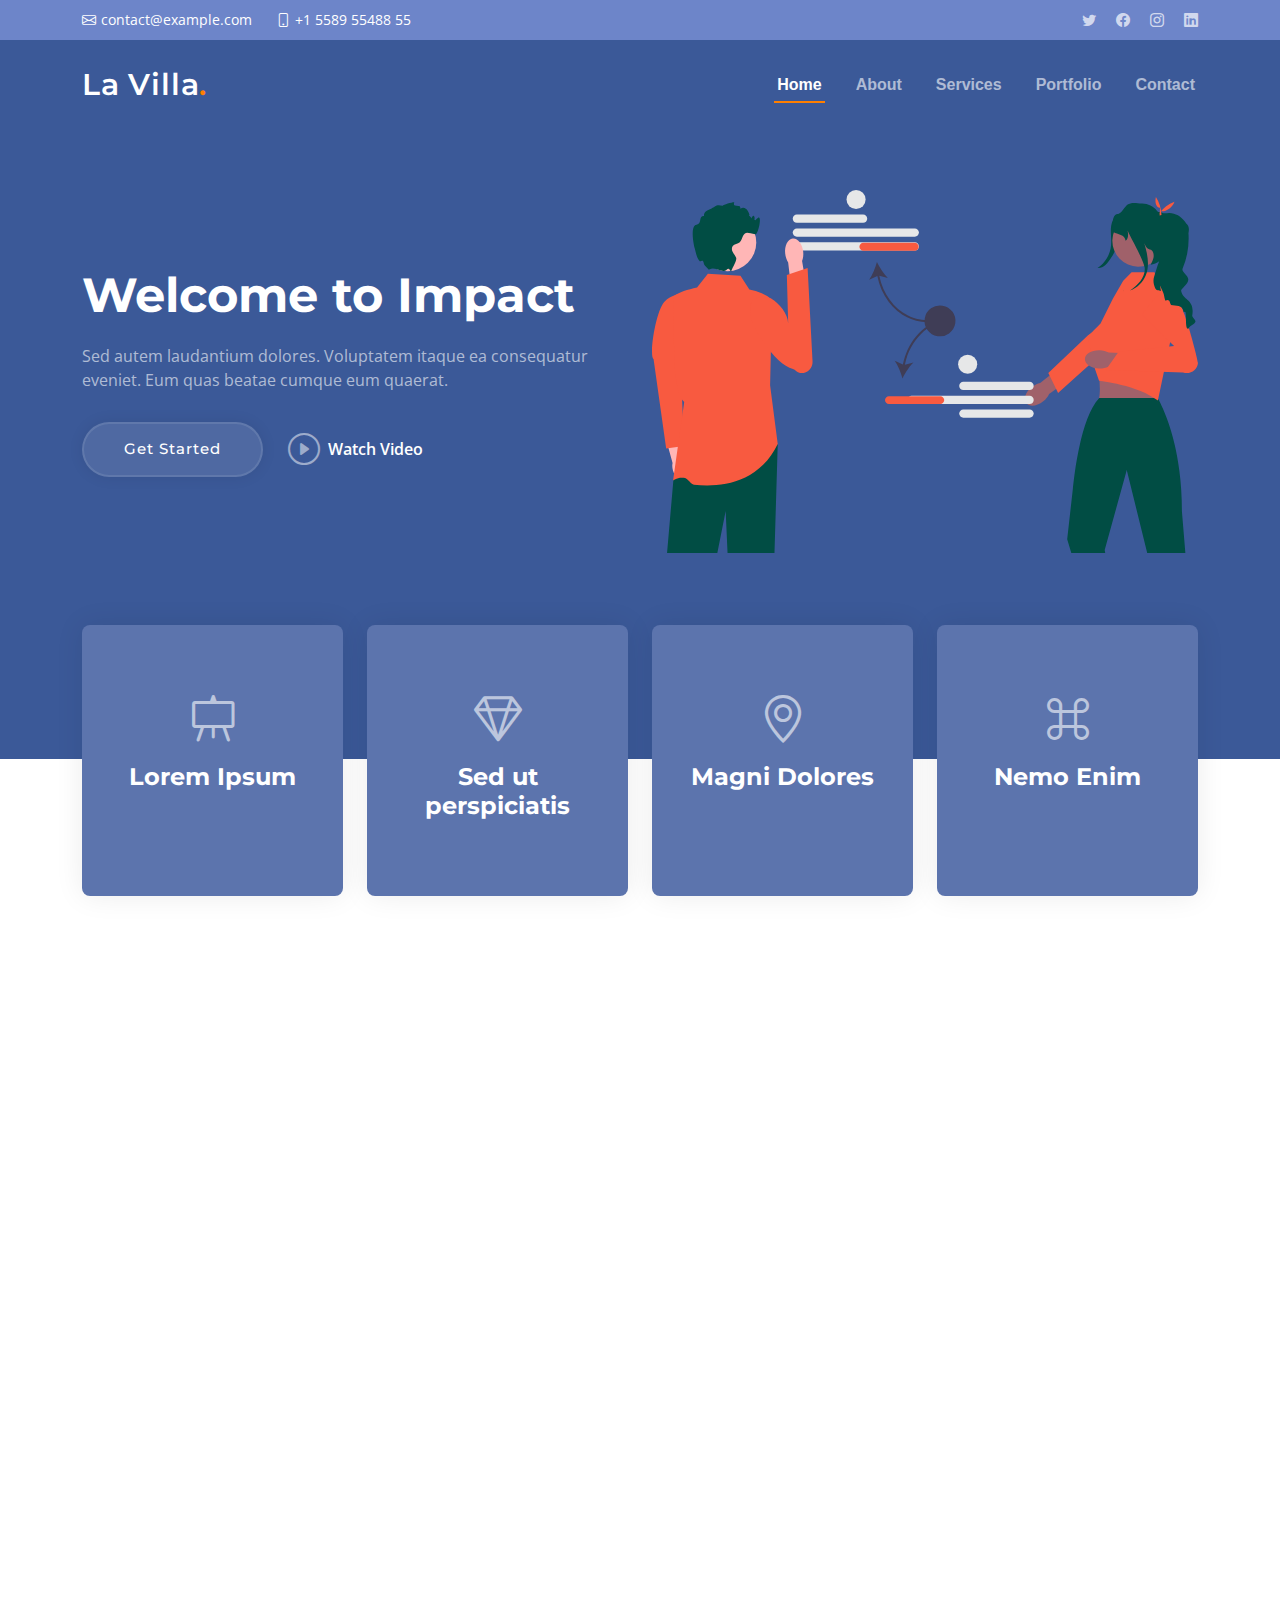
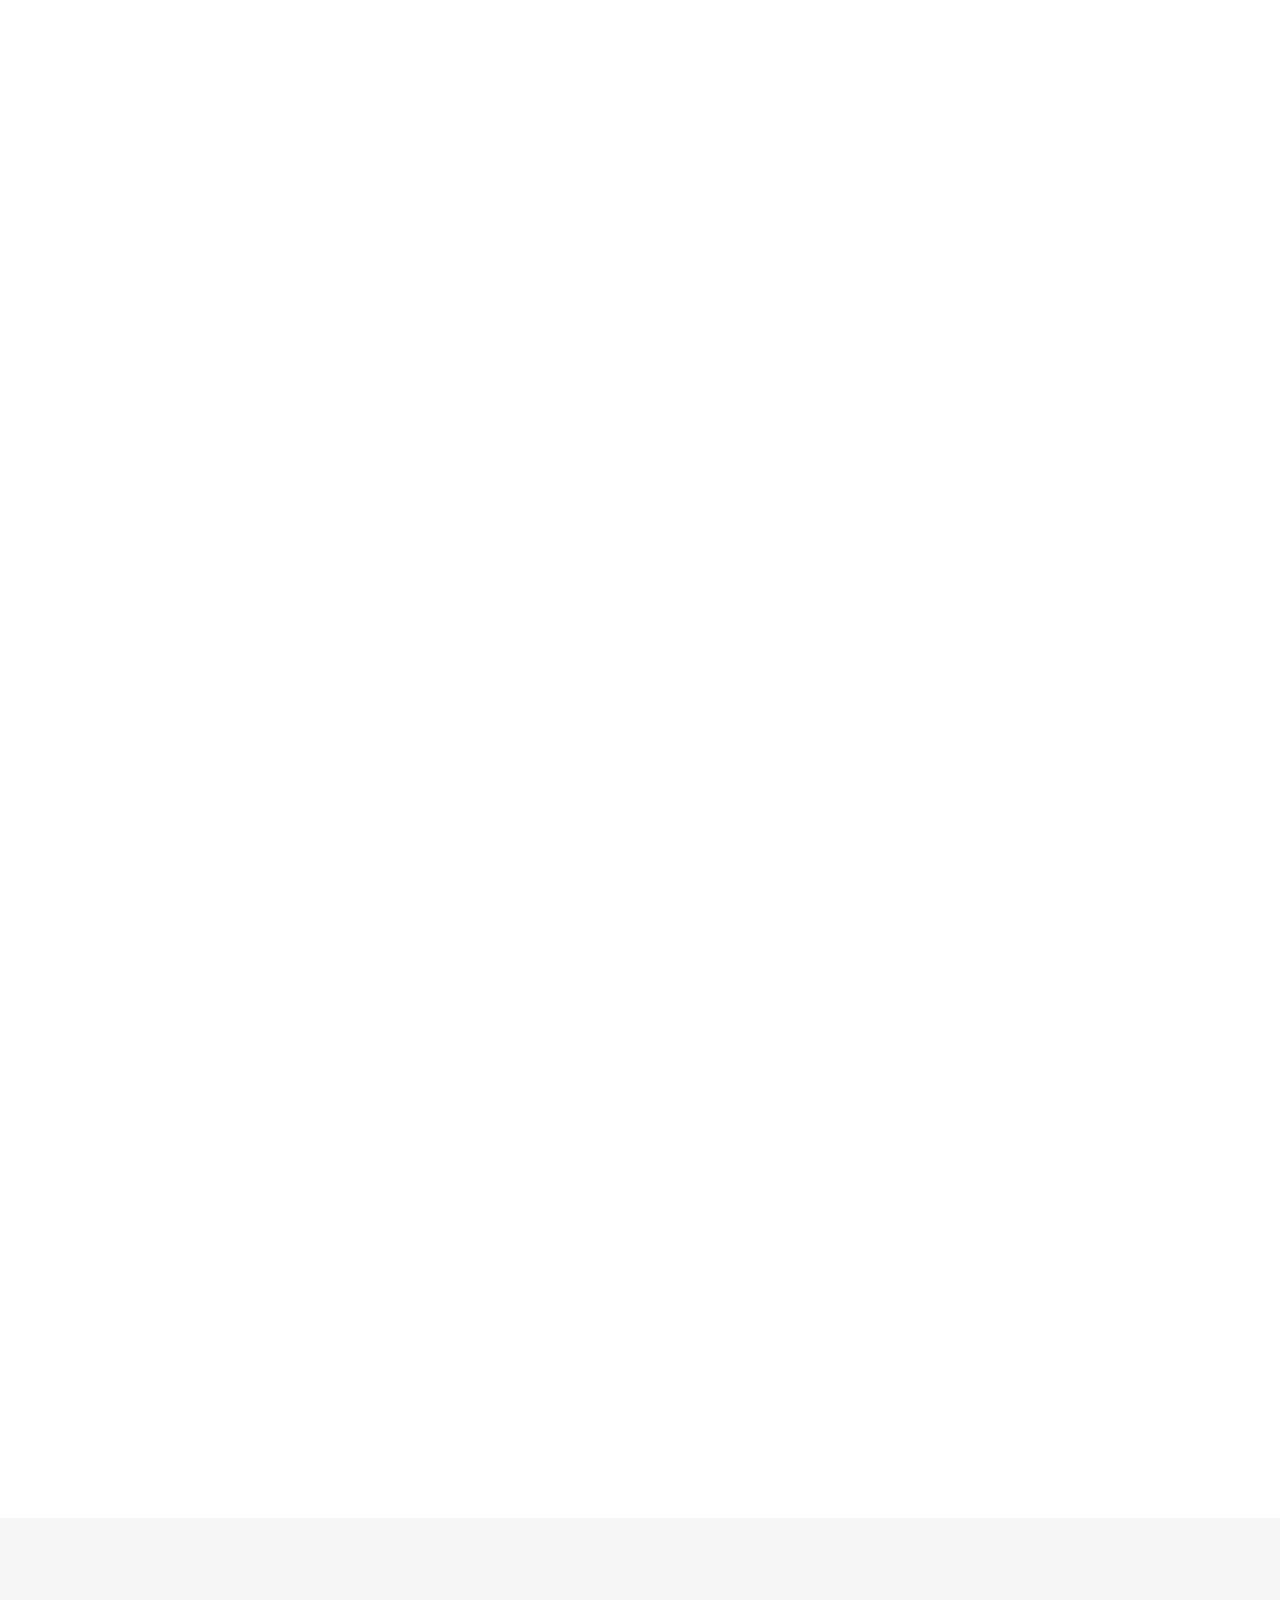
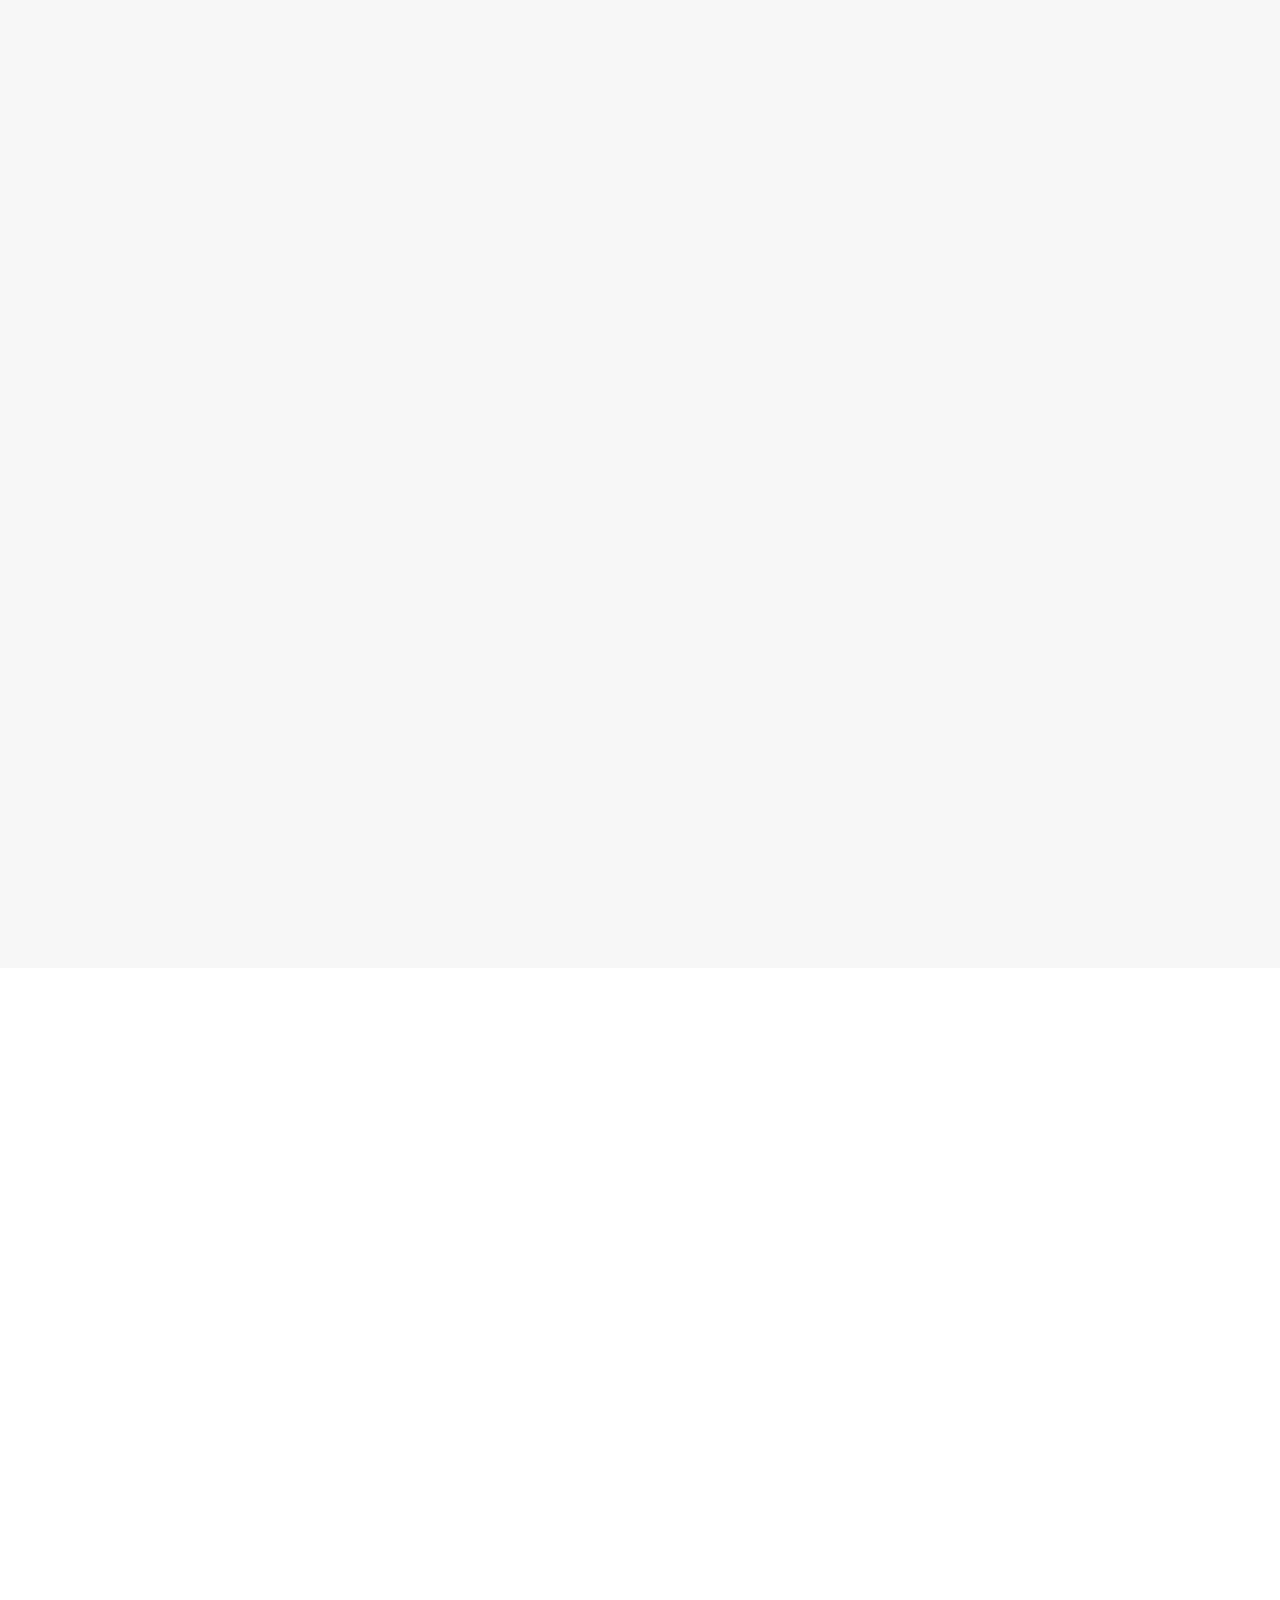
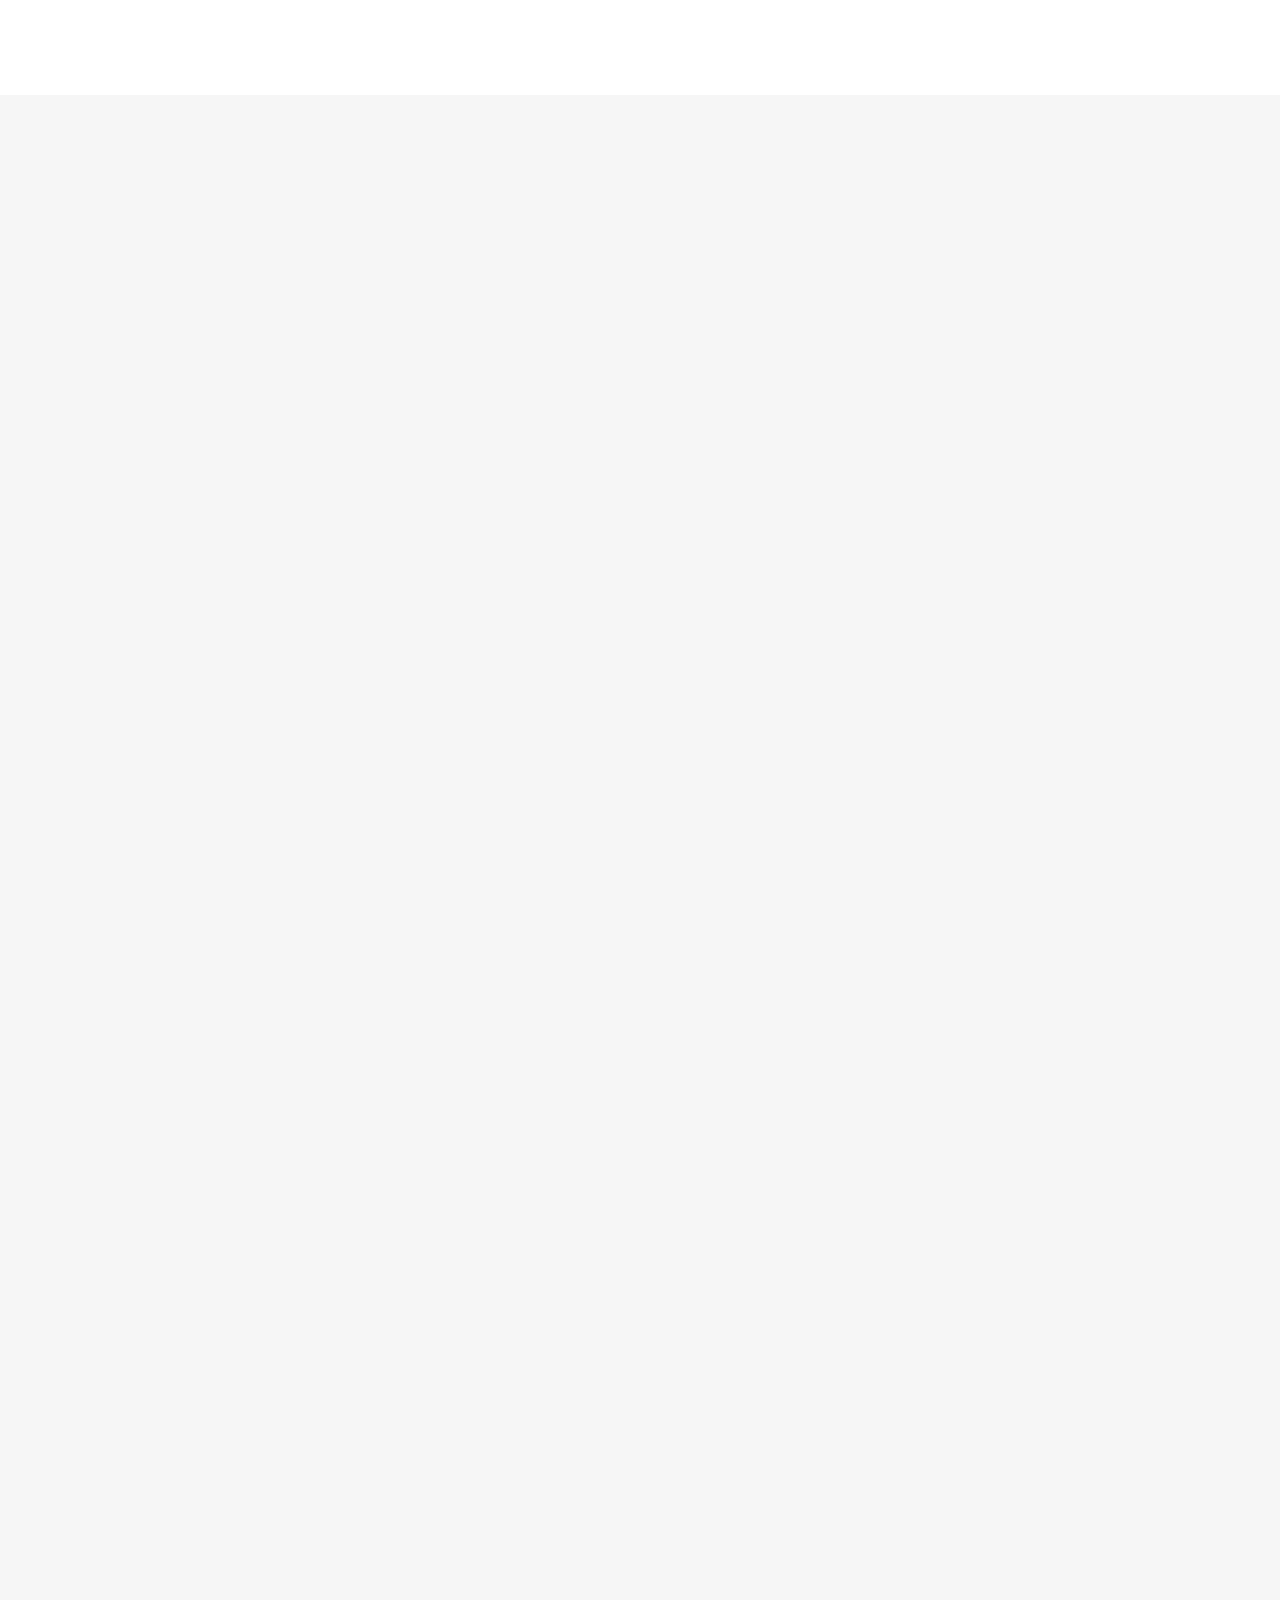
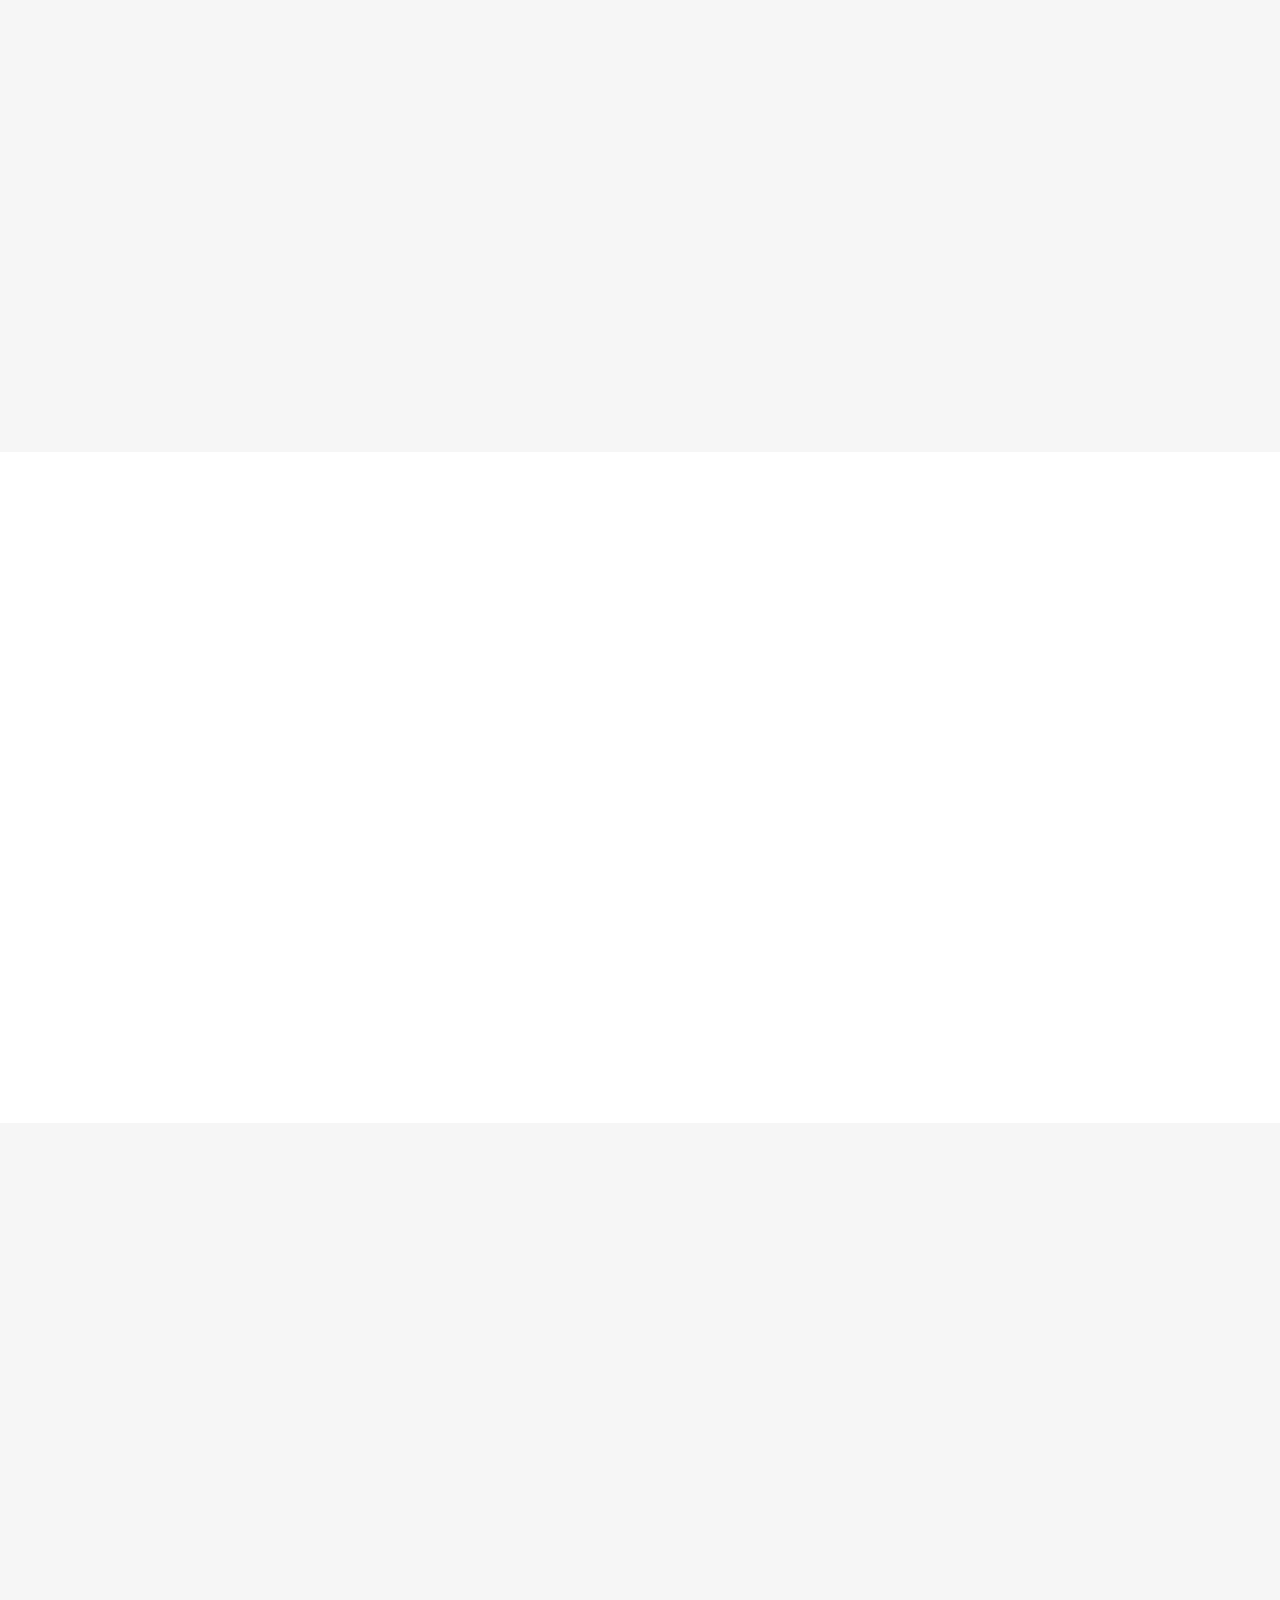
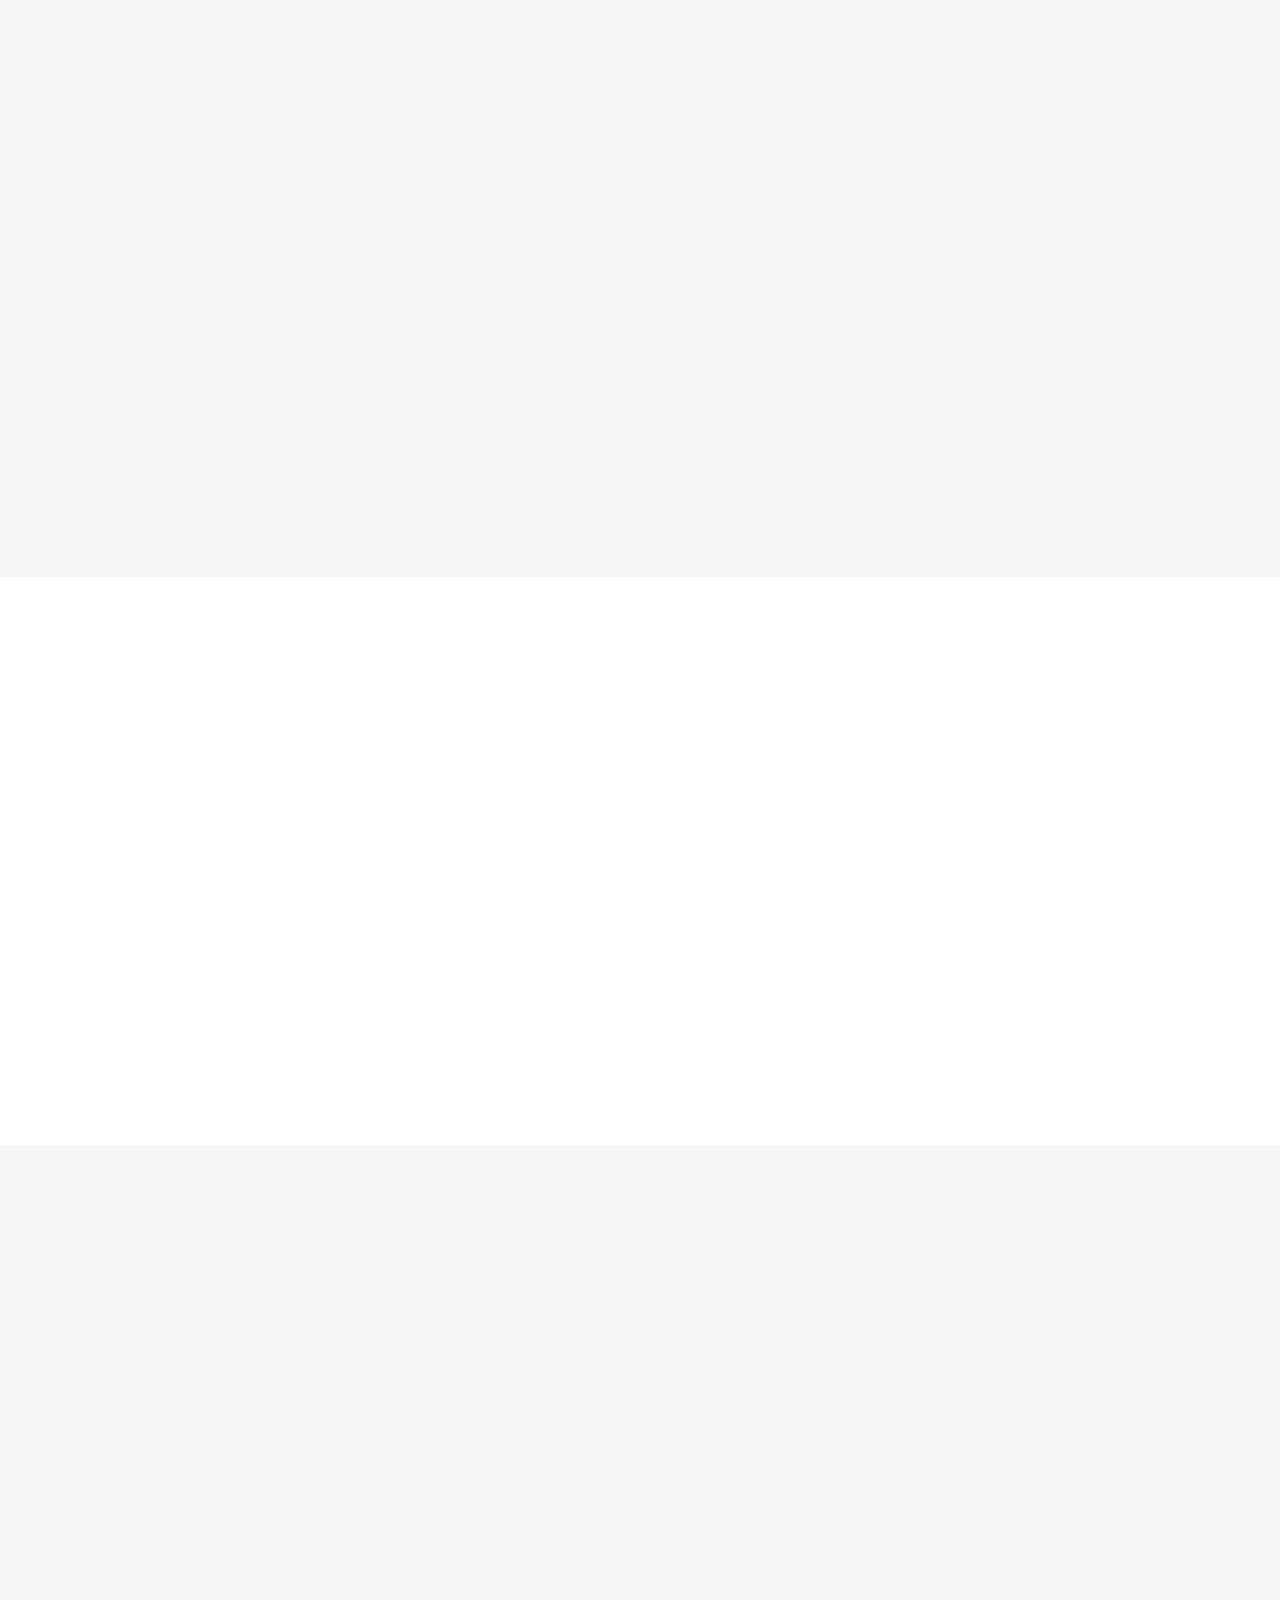
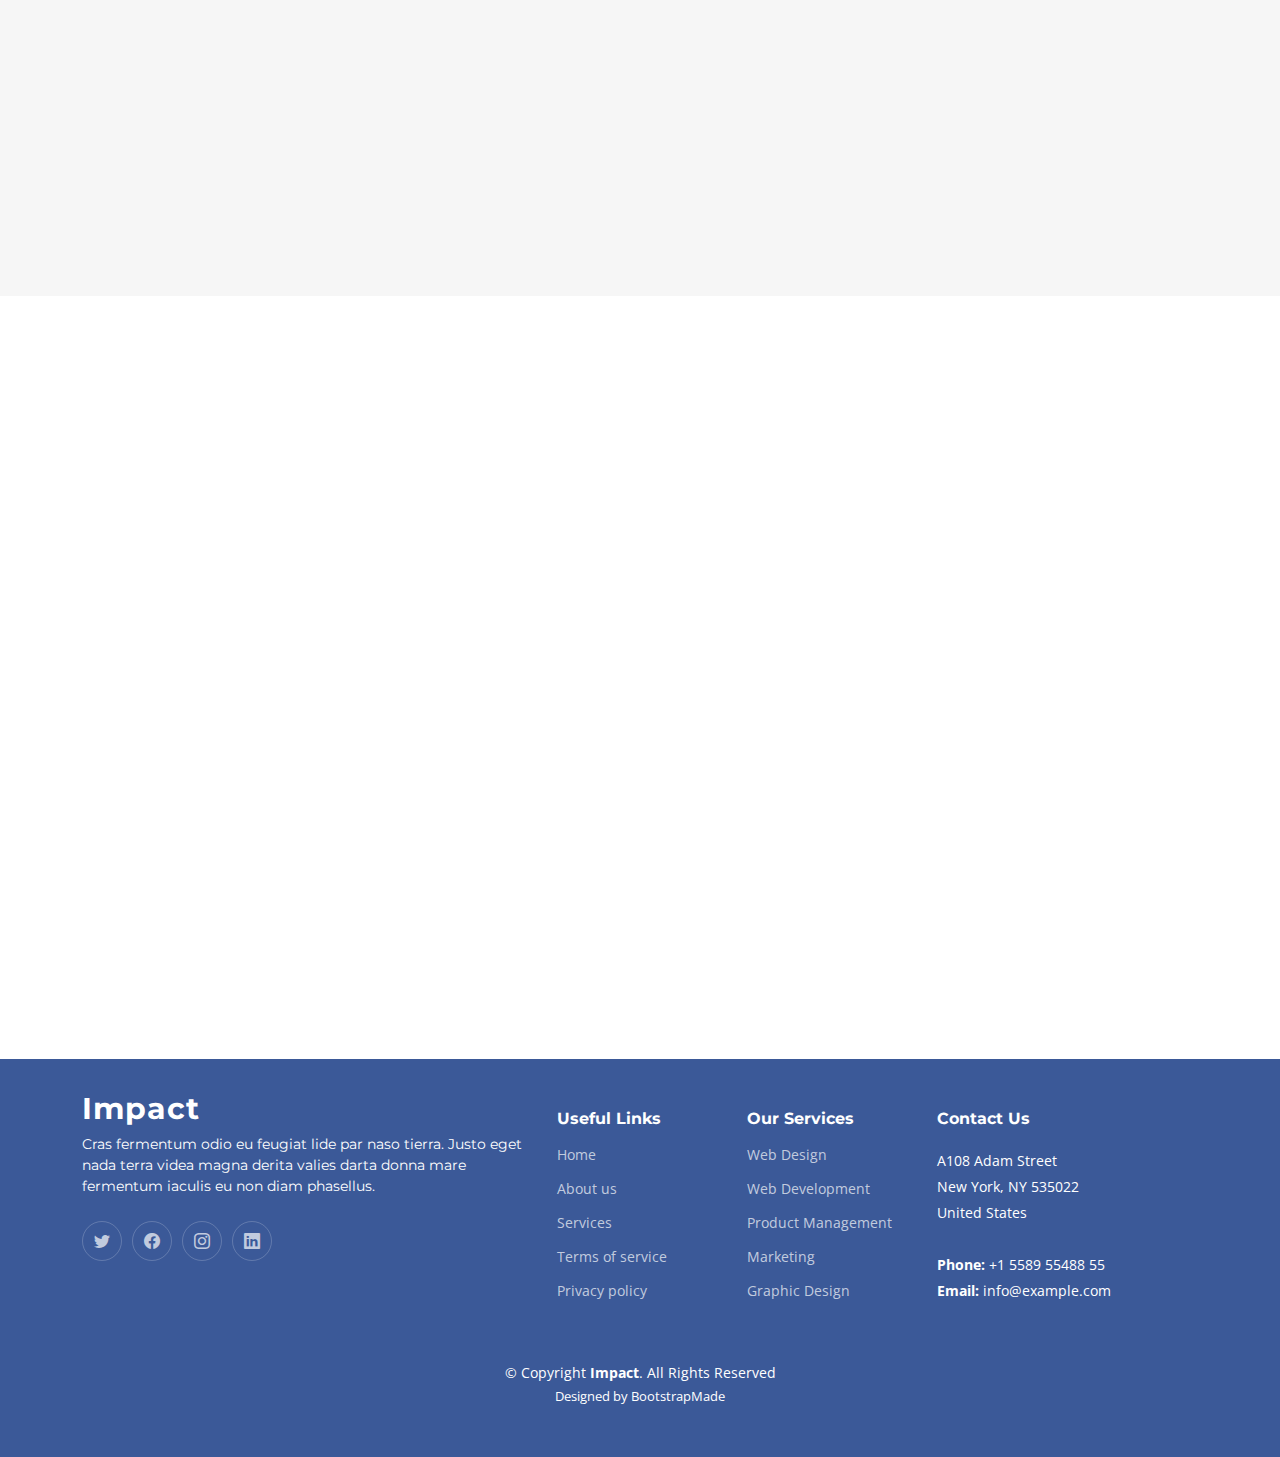
==== commit 6df9db7c: "Update" ====
--- a/Impact/index.html
+++ b/Impact/index.html
@@ -50,7 +50,7 @@
         <a href="#" class="twitter"><i class="bi bi-twitter"></i></a>
         <a href="#" class="facebook"><i class="bi bi-facebook"></i></a>
         <a href="#" class="instagram"><i class="bi bi-instagram"></i></a>
-        <a href="#" class="linkedin"><i class="bi bi-linkedin"></i></i></a>
+        <a href="#" class="linkedin"><i class="bi bi-linkedin"></i></a>
       </div>
     </div>
   </section><!-- End Top Bar -->
@@ -69,7 +69,7 @@
           <li><a href="#about">About</a></li>
           <li><a href="#services">Services</a></li>
           <li><a href="#portfolio">Portfolio</a></li>
-          <li><a href="#team">Team</a></li>
+          <!--<li><a href="#team">Team</a></li>
           <li><a href="blog.html">Blog</a></li>
           <li class="dropdown"><a href="#"><span>Drop Down</span> <i class="bi bi-chevron-down dropdown-indicator"></i></a>
             <ul>
@@ -87,7 +87,7 @@
               <li><a href="#">Drop Down 3</a></li>
               <li><a href="#">Drop Down 4</a></li>
             </ul>
-          </li>
+          </li>-->
           <li><a href="#contact">Contact</a></li>
         </ul>
       </nav><!-- .navbar -->
@@ -153,7 +153,6 @@
       </div>
     </div>
 
-    </div>
   </section>
   <!-- End Hero Section -->
 
--- a/Impact/assets/css/main.css
+++ b/Impact/assets/css/main.css
@@ -1720,7 +1720,7 @@
 
 .contact .info-item {
   width: 100%;
-  background-color: #009282;
+  background-color: #9399c6;
   margin-bottom: 20px;
   padding: 20px;
   border-radius: 10px;
@@ -1963,7 +1963,7 @@
   padding: 60px 30px;
   position: relative;
   overflow: hidden;
-  background: #008d7d;
+  background: #5c74ad;
   box-shadow: 0 0 29px 0 rgba(0, 0, 0, 0.08);
   transition: all 0.3s ease-in-out;
   border-radius: 8px;
@@ -1995,7 +1995,7 @@
 }
 
 .hero .icon-box:hover {
-  background: #009786;
+  background: #8396c3;
 }
 
 .hero .icon-box:hover .title a,
